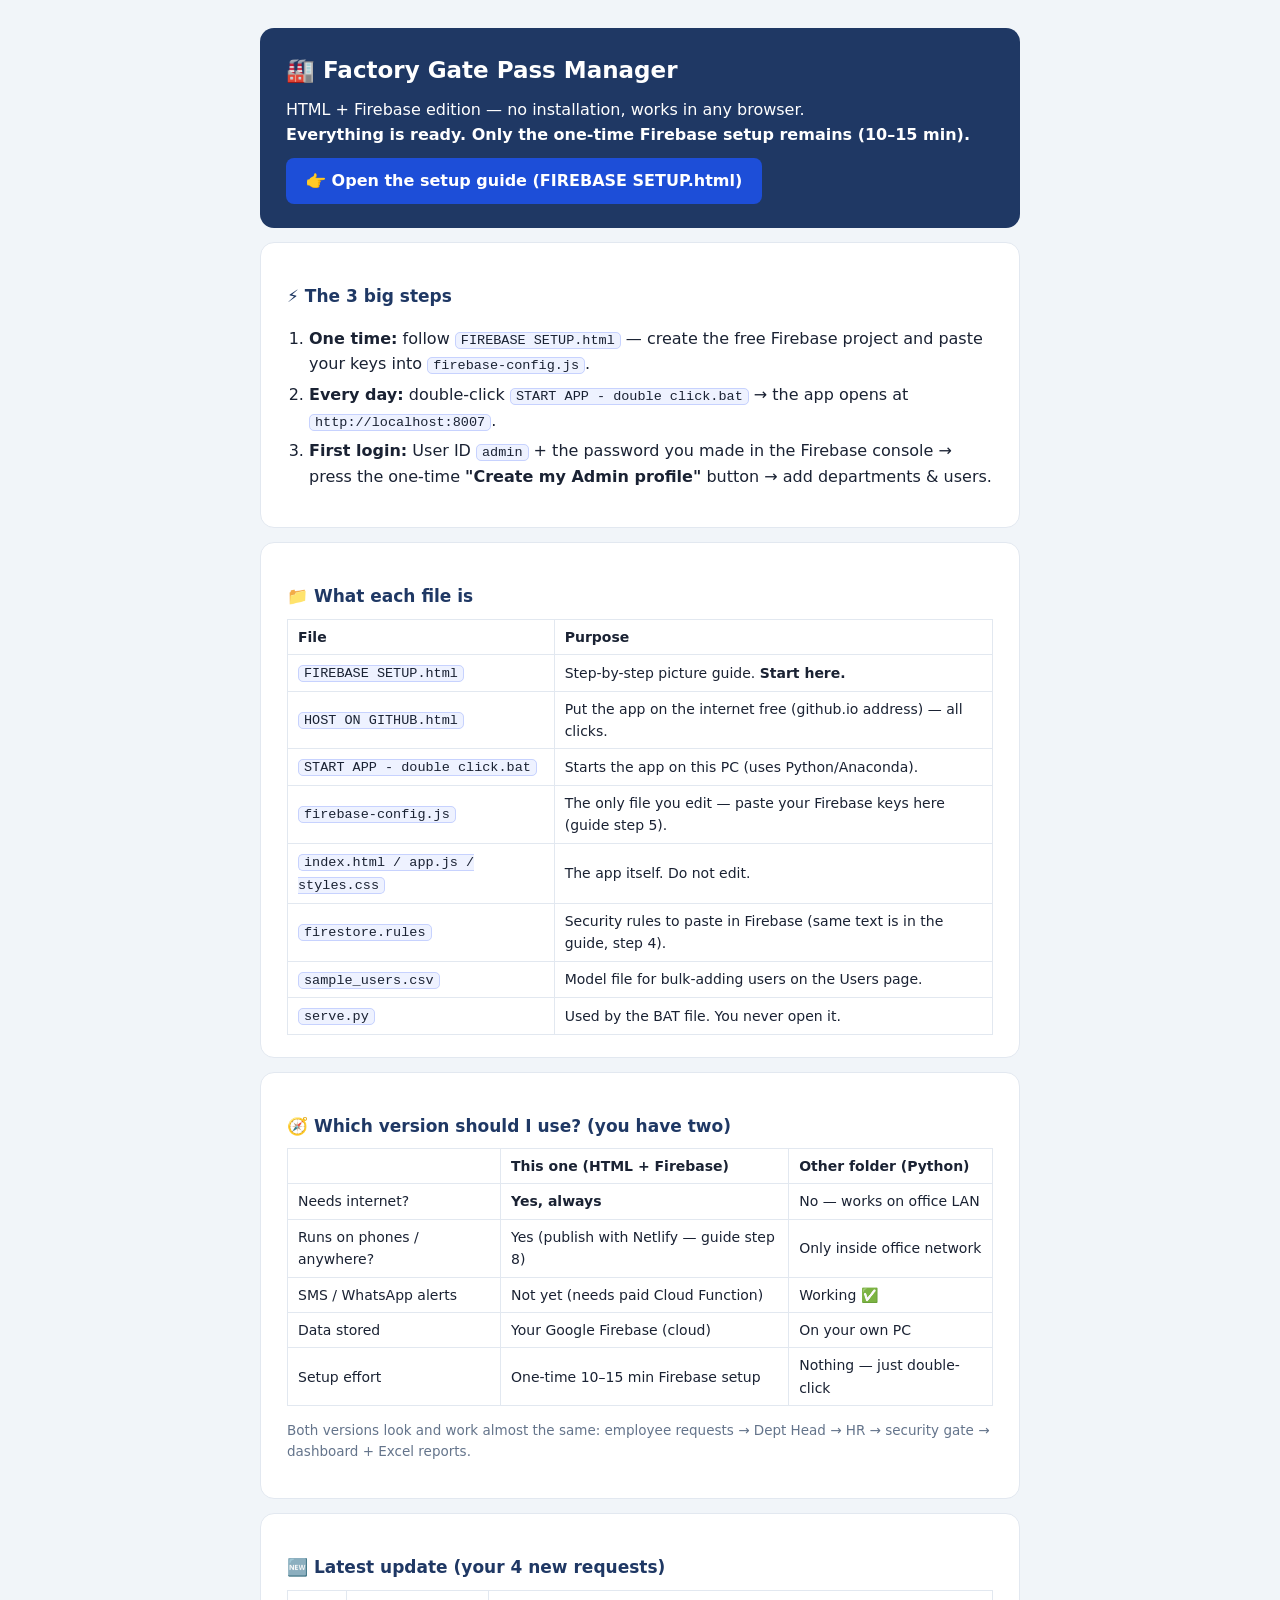
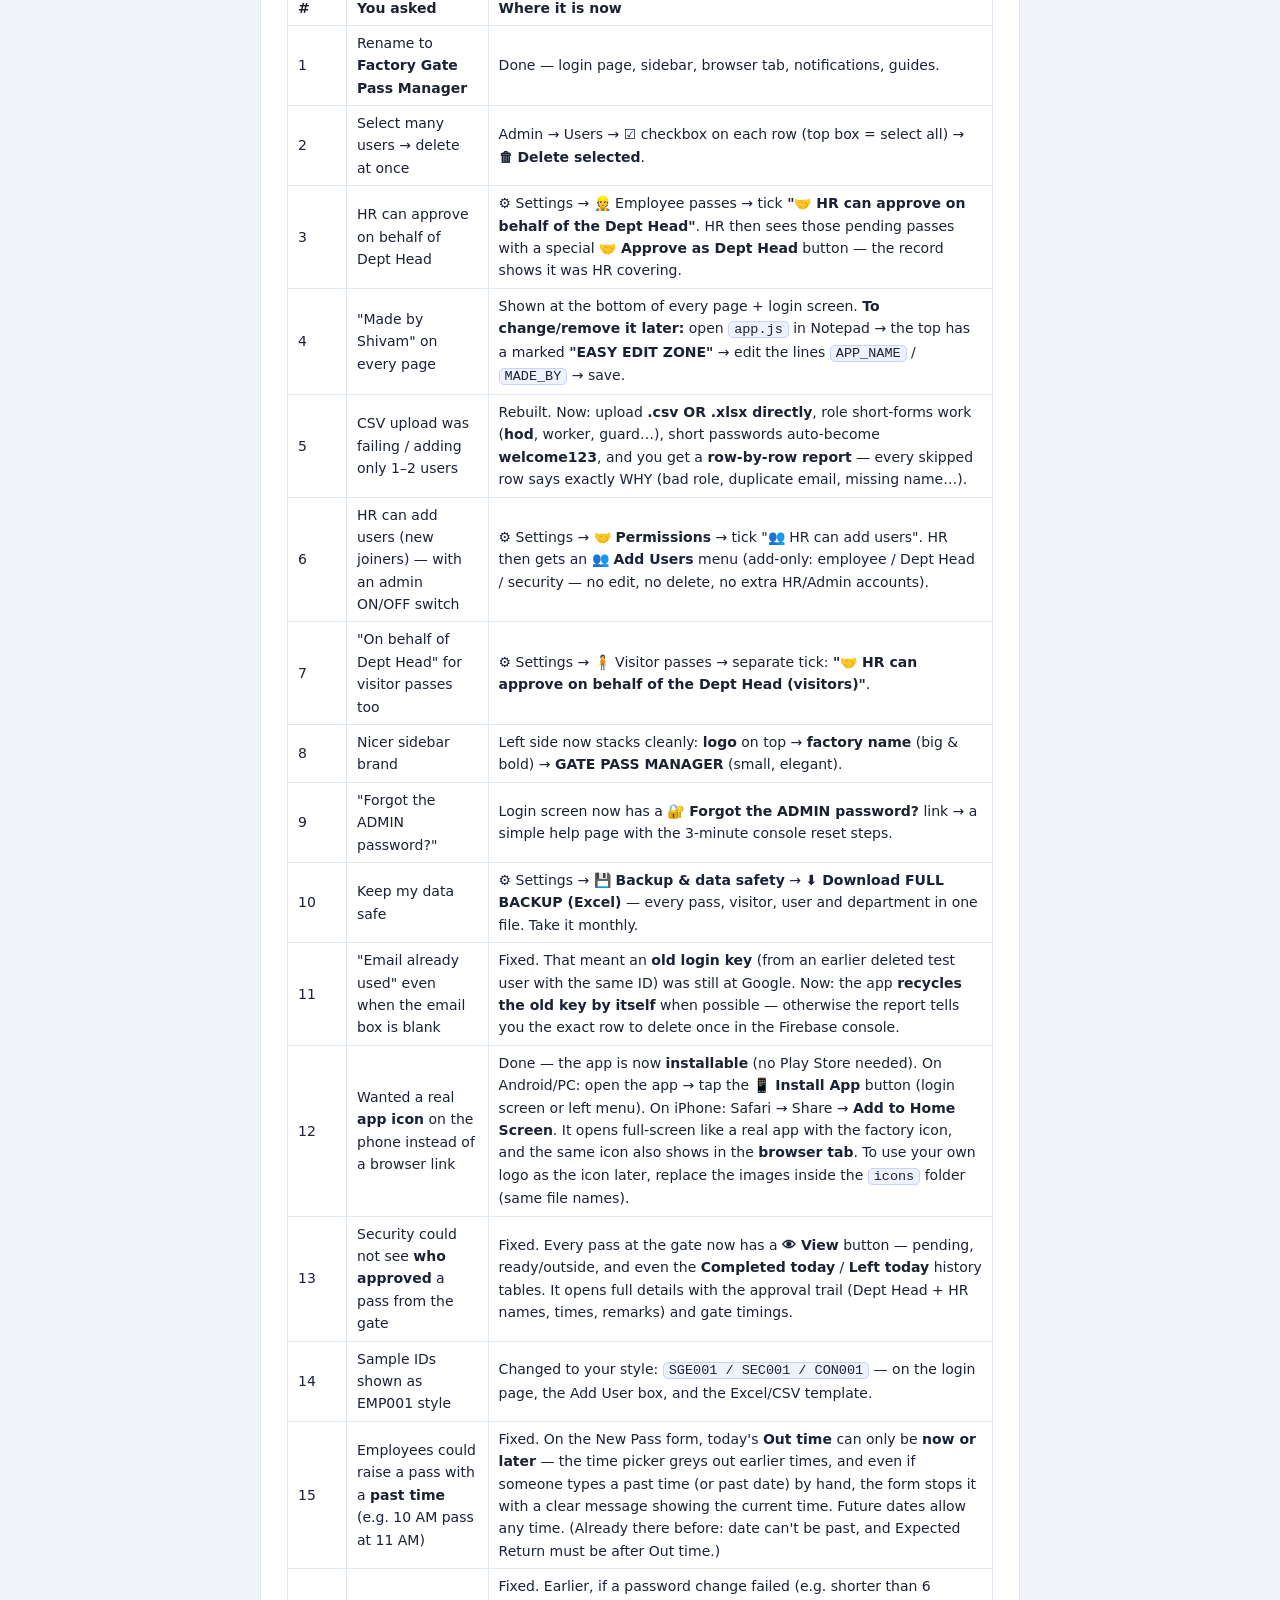
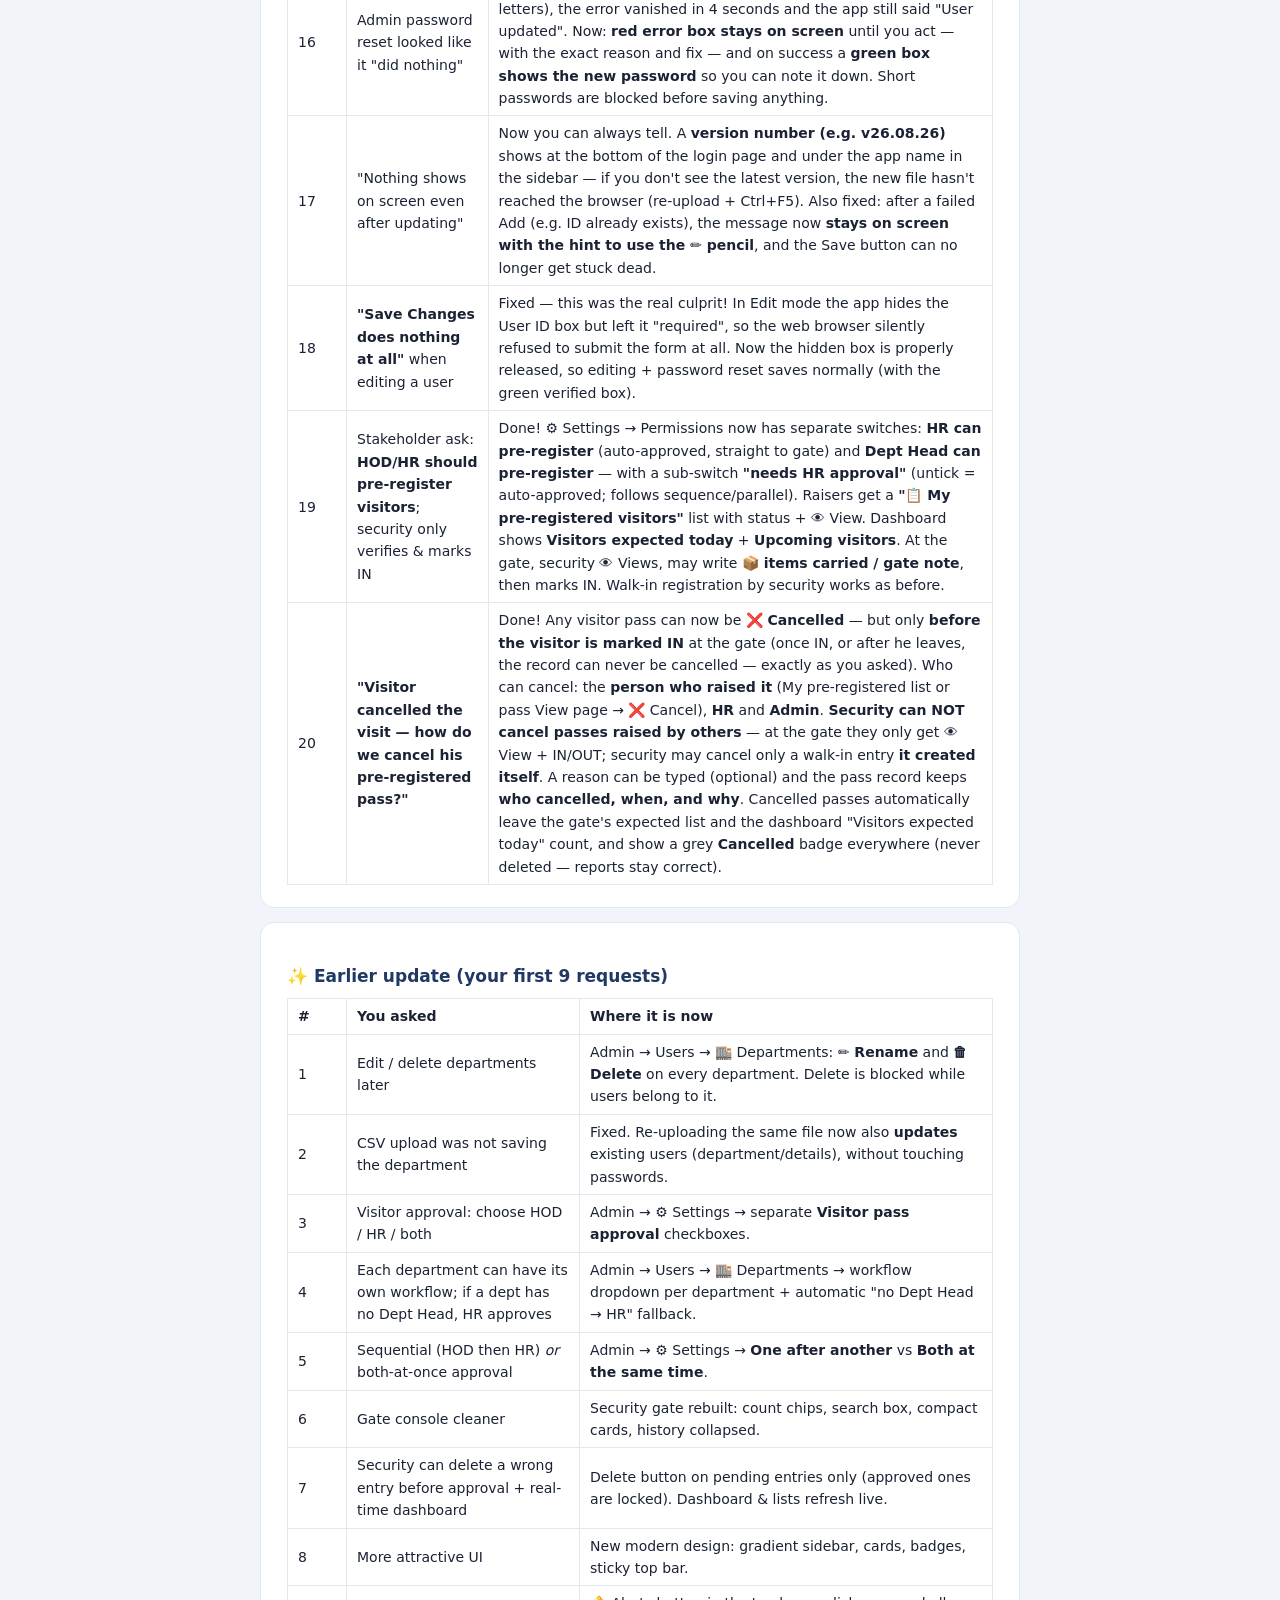
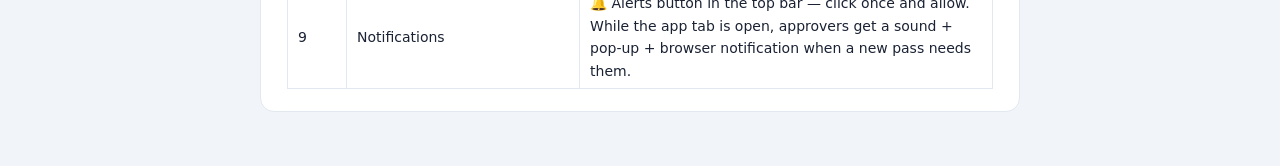
==== READ ME.html @ dd682449 "Security Gate Pass improved" ====
<!DOCTYPE html>
<html lang="en">
<head>
<meta charset="utf-8">
<meta name="viewport" content="width=device-width, initial-scale=1">
<title>READ ME — Factory Gate Pass Manager (HTML + Firebase)</title>
<style>
  body { font-family:'Segoe UI',system-ui,Arial,sans-serif; margin:0; background:#f1f5f9; color:#1a2233; line-height:1.6; }
  .wrap { max-width:760px; margin:0 auto; padding:28px 18px 50px; }
  .card { background:#fff; border:1px solid #e2e8f0; border-radius:14px; padding:22px 26px; margin:14px 0; }
  h1 { font-size:23px; margin:0 0 8px; }
  h2 { font-size:17px; color:#1f3864; margin:18px 0 8px; }
  code { background:#eef2ff; border:1px solid #c7d2fe; border-radius:5px; padding:0 5px; font-size:13.5px; }
  .big { background:#1f3864; color:#fff; border-radius:14px; padding:24px 26px; }
  .big h1 { color:#fff; }
  a.btn { display:inline-block; background:#1d4ed8; color:#fff !important; text-decoration:none; border-radius:8px; padding:10px 20px; font-weight:700; margin-top:10px; }
  ol, ul { padding-left:22px; }
  li { margin:5px 0; }
  table { border-collapse:collapse; width:100%; font-size:14px; }
  td, th { border:1px solid #e2e8f0; padding:6px 10px; text-align:left; }
</style>
</head>
<body>
<div class="wrap">
  <div class="big">
    <h1>🏭 Factory Gate Pass Manager</h1>
    <div>HTML + Firebase edition — no installation, works in any browser.<br>
    <b>Everything is ready. Only the one-time Firebase setup remains (10–15 min).</b></div>
    <a class="btn" href="FIREBASE SETUP.html">👉 Open the setup guide (FIREBASE SETUP.html)</a>
  </div>

  <div class="card">
    <h2>⚡ The 3 big steps</h2>
    <ol>
      <li><b>One time:</b> follow <code>FIREBASE SETUP.html</code> — create the free Firebase project and paste your keys into <code>firebase-config.js</code>.</li>
      <li><b>Every day:</b> double-click <code>START APP - double click.bat</code> → the app opens at <code>http://localhost:8007</code>.</li>
      <li><b>First login:</b> User ID <code>admin</code> + the password you made in the Firebase console → press the one-time <b>"Create my Admin profile"</b> button → add departments & users.</li>
    </ol>
  </div>

  <div class="card">
    <h2>📁 What each file is</h2>
    <table>
      <tr><th>File</th><th>Purpose</th></tr>
      <tr><td><code>FIREBASE SETUP.html</code></td><td>Step-by-step picture guide. <b>Start here.</b></td></tr>
      <tr><td><code>HOST ON GITHUB.html</code></td><td>Put the app on the internet free (github.io address) — all clicks.</td></tr>
      <tr><td><code>START APP - double click.bat</code></td><td>Starts the app on this PC (uses Python/Anaconda).</td></tr>
      <tr><td><code>firebase-config.js</code></td><td>The only file you edit — paste your Firebase keys here (guide step 5).</td></tr>
      <tr><td><code>index.html / app.js / styles.css</code></td><td>The app itself. Do not edit.</td></tr>
      <tr><td><code>firestore.rules</code></td><td>Security rules to paste in Firebase (same text is in the guide, step 4).</td></tr>
      <tr><td><code>sample_users.csv</code></td><td>Model file for bulk-adding users on the Users page.</td></tr>
      <tr><td><code>serve.py</code></td><td>Used by the BAT file. You never open it.</td></tr>
    </table>
  </div>

  <div class="card">
    <h2>🧭 Which version should I use? (you have two)</h2>
    <table>
      <tr><th></th><th>This one (HTML + Firebase)</th><th>Other folder (Python)</th></tr>
      <tr><td>Needs internet?</td><td><b>Yes, always</b></td><td>No — works on office LAN</td></tr>
      <tr><td>Runs on phones / anywhere?</td><td>Yes (publish with Netlify — guide step 8)</td><td>Only inside office network</td></tr>
      <tr><td>SMS / WhatsApp alerts</td><td>Not yet (needs paid Cloud Function)</td><td>Working ✅</td></tr>
      <tr><td>Data stored</td><td>Your Google Firebase (cloud)</td><td>On your own PC</td></tr>
      <tr><td>Setup effort</td><td>One-time 10–15 min Firebase setup</td><td>Nothing — just double-click</td></tr>
    </table>
    <p style="font-size:13.5px;color:#64748b">Both versions look and work almost the same: employee requests → Dept Head → HR → security gate → dashboard + Excel reports.</p>
  </div>

  <div class="card">
    <h2>🆕 Latest update (your 4 new requests)</h2>
    <table>
      <tr><th style="width:38px">#</th><th>You asked</th><th>Where it is now</th></tr>
      <tr><td>1</td><td>Rename to <b>Factory Gate Pass Manager</b></td><td>Done — login page, sidebar, browser tab, notifications, guides.</td></tr>
      <tr><td>2</td><td>Select many users → delete at once</td><td>Admin → Users → ☑️ checkbox on each row (top box = select all) → <b>🗑 Delete selected</b>.</td></tr>
      <tr><td>3</td><td>HR can approve on behalf of Dept Head</td><td>⚙️ Settings → 👷 Employee passes → tick <b>"🤝 HR can approve on behalf of the Dept Head"</b>. HR then sees those pending passes with a special <b>🤝 Approve as Dept Head</b> button — the record shows it was HR covering.</td></tr>
      <tr><td>4</td><td>"Made by Shivam" on every page</td><td>Shown at the bottom of every page + login screen. <b>To change/remove it later:</b> open <code>app.js</code> in Notepad → the top has a marked <b>"EASY EDIT ZONE"</b> → edit the lines <code>APP_NAME</code> / <code>MADE_BY</code> → save.</td></tr>
      <tr><td>5</td><td>CSV upload was failing / adding only 1–2 users</td><td>Rebuilt. Now: upload <b>.csv OR .xlsx directly</b>, role short-forms work (<b>hod</b>, worker, guard…), short passwords auto-become <b>welcome123</b>, and you get a <b>row-by-row report</b> — every skipped row says exactly WHY (bad role, duplicate email, missing name…).</td></tr>
      <tr><td>6</td><td>HR can add users (new joiners) — with an admin ON/OFF switch</td><td>⚙️ Settings → <b>🤝 Permissions</b> → tick "👥 HR can add users". HR then gets an <b>👥 Add Users</b> menu (add-only: employee / Dept Head / security — no edit, no delete, no extra HR/Admin accounts).</td></tr>
      <tr><td>7</td><td>"On behalf of Dept Head" for visitor passes too</td><td>⚙️ Settings → 🧍 Visitor passes → separate tick: <b>"🤝 HR can approve on behalf of the Dept Head (visitors)"</b>.</td></tr>
      <tr><td>8</td><td>Nicer sidebar brand</td><td>Left side now stacks cleanly: <b>logo</b> on top → <b>factory name</b> (big & bold) → <b>GATE PASS MANAGER</b> (small, elegant).</td></tr>
      <tr><td>9</td><td>"Forgot the ADMIN password?"</td><td>Login screen now has a <b>🔐 Forgot the ADMIN password?</b> link → a simple help page with the 3-minute console reset steps.</td></tr>
      <tr><td>10</td><td>Keep my data safe</td><td>⚙️ Settings → <b>💾 Backup & data safety</b> → <b>⬇️ Download FULL BACKUP (Excel)</b> — every pass, visitor, user and department in one file. Take it monthly.</td></tr>
      <tr><td>11</td><td>"Email already used" even when the email box is blank</td><td>Fixed. That meant an <b>old login key</b> (from an earlier deleted test user with the same ID) was still at Google. Now: the app <b>recycles the old key by itself</b> when possible — otherwise the report tells you the exact row to delete once in the Firebase console.</td></tr>
      <tr><td>12</td><td>Wanted a real <b>app icon</b> on the phone instead of a browser link</td><td>Done — the app is now <b>installable</b> (no Play Store needed). On Android/PC: open the app → tap the <b>📱 Install App</b> button (login screen or left menu). On iPhone: Safari → Share → <b>Add to Home Screen</b>. It opens full-screen like a real app with the factory icon, and the same icon also shows in the <b>browser tab</b>. To use your own logo as the icon later, replace the images inside the <code>icons</code> folder (same file names).</td></tr>
      <tr><td>13</td><td>Security could not see <b>who approved</b> a pass from the gate</td><td>Fixed. Every pass at the gate now has a <b>👁 View</b> button — pending, ready/outside, and even the <b>Completed today</b> / <b>Left today</b> history tables. It opens full details with the approval trail (Dept Head + HR names, times, remarks) and gate timings.</td></tr>
      <tr><td>14</td><td>Sample IDs shown as EMP001 style</td><td>Changed to your style: <code>SGE001 / SEC001 / CON001</code> — on the login page, the Add User box, and the Excel/CSV template.</td></tr>
      <tr><td>15</td><td>Employees could raise a pass with a <b>past time</b> (e.g. 10 AM pass at 11 AM)</td><td>Fixed. On the New Pass form, today's <b>Out time</b> can only be <b>now or later</b> — the time picker greys out earlier times, and even if someone types a past time (or past date) by hand, the form stops it with a clear message showing the current time. Future dates allow any time. (Already there before: date can't be past, and Expected Return must be after Out time.)</td></tr>
      <tr><td>16</td><td>Admin password reset looked like it "did nothing"</td><td>Fixed. Earlier, if a password change failed (e.g. shorter than 6 letters), the error vanished in 4 seconds and the app still said "User updated". Now: <b>red error box stays on screen</b> until you act — with the exact reason and fix — and on success a <b>green box shows the new password</b> so you can note it down. Short passwords are blocked before saving anything.</td></tr>
      <tr><td>17</td><td>"Nothing shows on screen even after updating"</td><td>Now you can always tell. A <b>version number (e.g. v26.08.26)</b> shows at the bottom of the login page and under the app name in the sidebar — if you don't see the latest version, the new file hasn't reached the browser (re-upload + Ctrl+F5). Also fixed: after a failed Add (e.g. ID already exists), the message now <b>stays on screen with the hint to use the ✏️ pencil</b>, and the Save button can no longer get stuck dead.</td></tr>
      <tr><td>18</td><td><b>"Save Changes does nothing at all"</b> when editing a user</td><td>Fixed — this was the real culprit! In Edit mode the app hides the User ID box but left it "required", so the web browser silently refused to submit the form at all. Now the hidden box is properly released, so editing + password reset saves normally (with the green verified box).</td></tr>
      <tr><td>19</td><td>Stakeholder ask: <b>HOD/HR should pre-register visitors</b>; security only verifies &amp; marks IN</td><td>Done! ⚙️ Settings → Permissions now has separate switches: <b>HR can pre-register</b> (auto-approved, straight to gate) and <b>Dept Head can pre-register</b> — with a sub-switch <b>"needs HR approval"</b> (untick = auto-approved; follows sequence/parallel). Raisers get a <b>"📋 My pre-registered visitors"</b> list with status + 👁 View. Dashboard shows <b>Visitors expected today</b> + <b>Upcoming visitors</b>. At the gate, security 👁 Views, may write <b>📦 items carried / gate note</b>, then marks IN. Walk-in registration by security works as before.</td></tr>
      <tr><td>20</td><td><b>"Visitor cancelled the visit — how do we cancel his pre-registered pass?"</b></td><td>Done! Any visitor pass can now be <b>❌ Cancelled</b> — but only <b>before the visitor is marked IN</b> at the gate (once IN, or after he leaves, the record can never be cancelled — exactly as you asked). Who can cancel: the <b>person who raised it</b> (My pre-registered list or pass View page → ❌ Cancel), <b>HR</b> and <b>Admin</b>. <b>Security can NOT cancel passes raised by others</b> — at the gate they only get 👁 View + IN/OUT; security may cancel only a walk-in entry <b>it created itself</b>. A reason can be typed (optional) and the pass record keeps <b>who cancelled, when, and why</b>. Cancelled passes automatically leave the gate's expected list and the dashboard "Visitors expected today" count, and show a grey <b>Cancelled</b> badge everywhere (never deleted — reports stay correct).</td></tr>
    </table>
  </div>

  <div class="card">
    <h2>✨ Earlier update (your first 9 requests)</h2>
    <table>
      <tr><th style="width:38px">#</th><th>You asked</th><th>Where it is now</th></tr>
      <tr><td>1</td><td>Edit / delete departments later</td><td>Admin → Users → 🏬 Departments: <b>✏️ Rename</b> and <b>🗑 Delete</b> on every department. Delete is blocked while users belong to it.</td></tr>
      <tr><td>2</td><td>CSV upload was not saving the department</td><td>Fixed. Re-uploading the same file now also <b>updates</b> existing users (department/details), without touching passwords.</td></tr>
      <tr><td>3</td><td>Visitor approval: choose HOD / HR / both</td><td>Admin → ⚙️ Settings → separate <b>Visitor pass approval</b> checkboxes.</td></tr>
      <tr><td>4</td><td>Each department can have its own workflow; if a dept has no Dept Head, HR approves</td><td>Admin → Users → 🏬 Departments → workflow dropdown per department + automatic "no Dept Head → HR" fallback.</td></tr>
      <tr><td>5</td><td>Sequential (HOD then HR) <i>or</i> both-at-once approval</td><td>Admin → ⚙️ Settings → <b>One after another</b> vs <b>Both at the same time</b>.</td></tr>
      <tr><td>6</td><td>Gate console cleaner</td><td>Security gate rebuilt: count chips, search box, compact cards, history collapsed.</td></tr>
      <tr><td>7</td><td>Security can delete a wrong entry before approval + real-time dashboard</td><td>Delete button on pending entries only (approved ones are locked). Dashboard &amp; lists refresh live.</td></tr>
      <tr><td>8</td><td>More attractive UI</td><td>New modern design: gradient sidebar, cards, badges, sticky top bar.</td></tr>
      <tr><td>9</td><td>Notifications</td><td>🔔 Alerts button in the top bar — click once and allow. While the app tab is open, approvers get a sound + pop-up + browser notification when a new pass needs them.</td></tr>
    </table>
  </div>
</div>
</body>
</html>
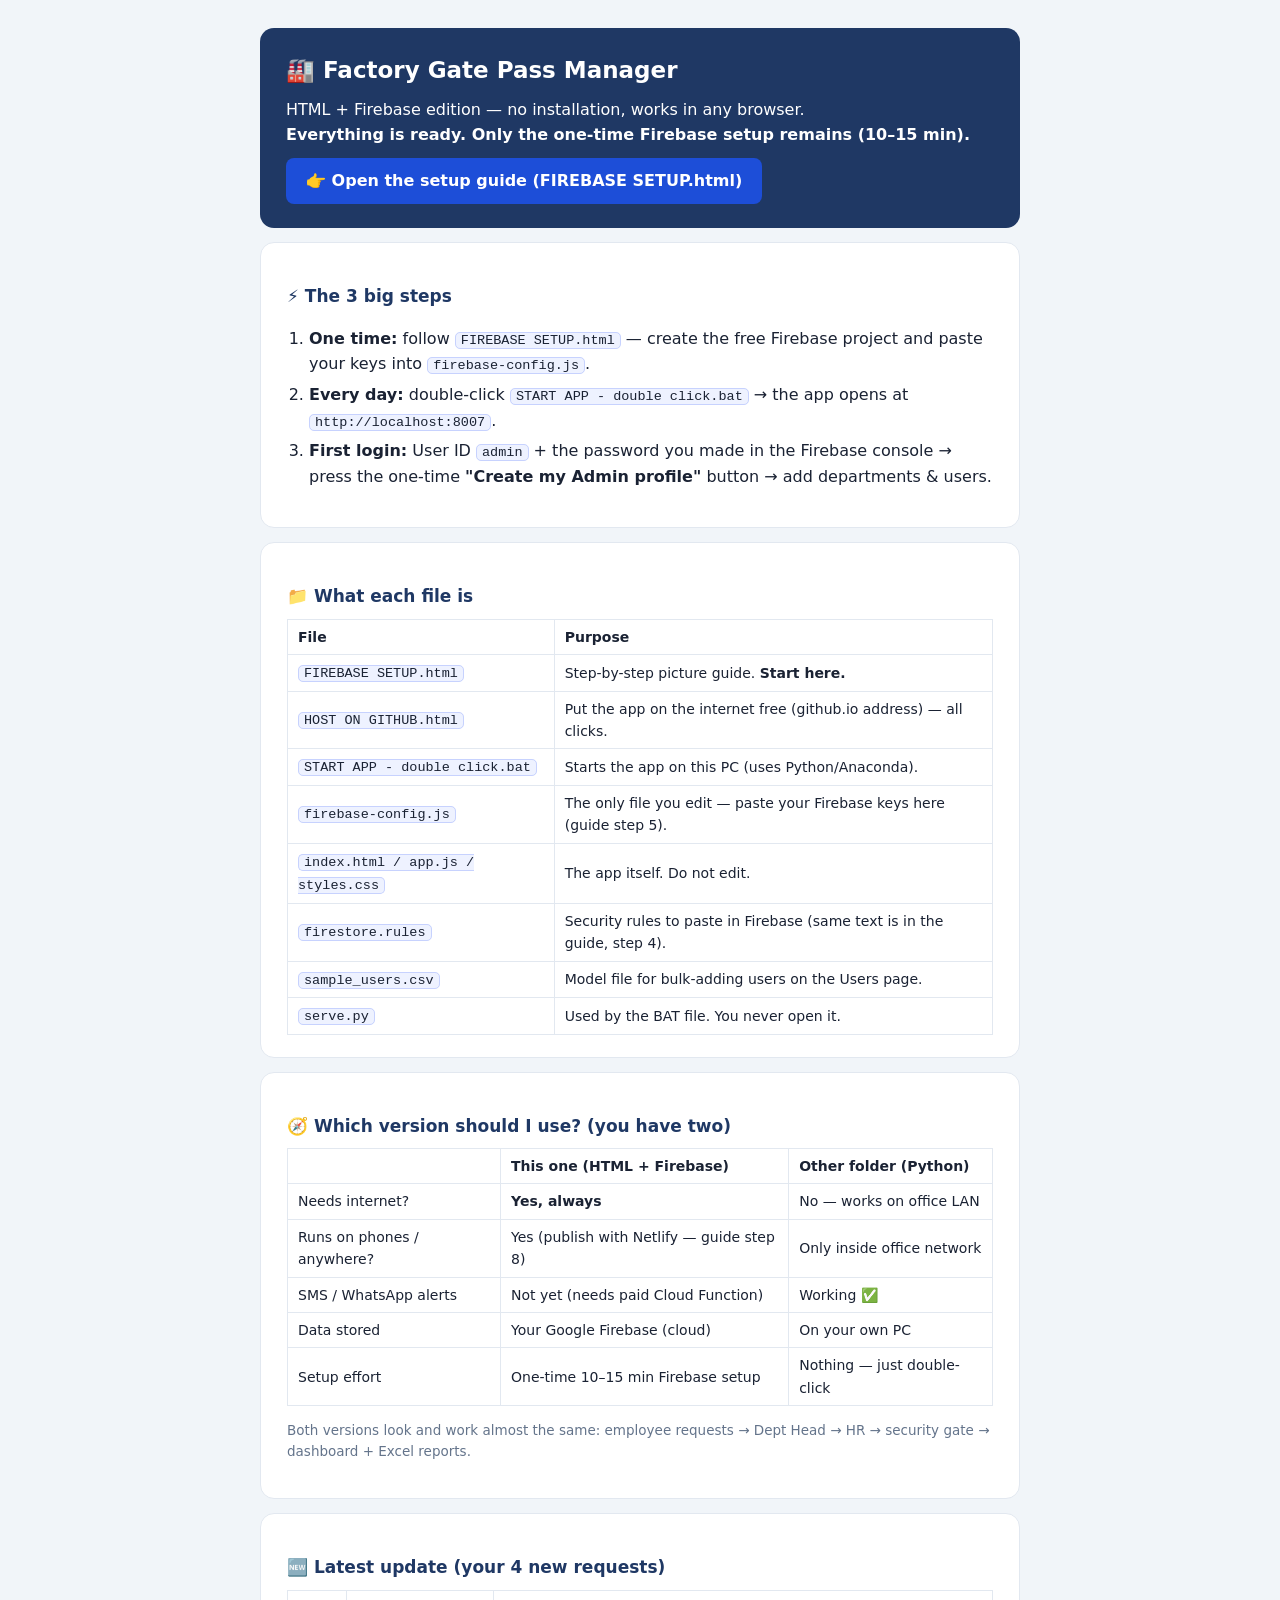
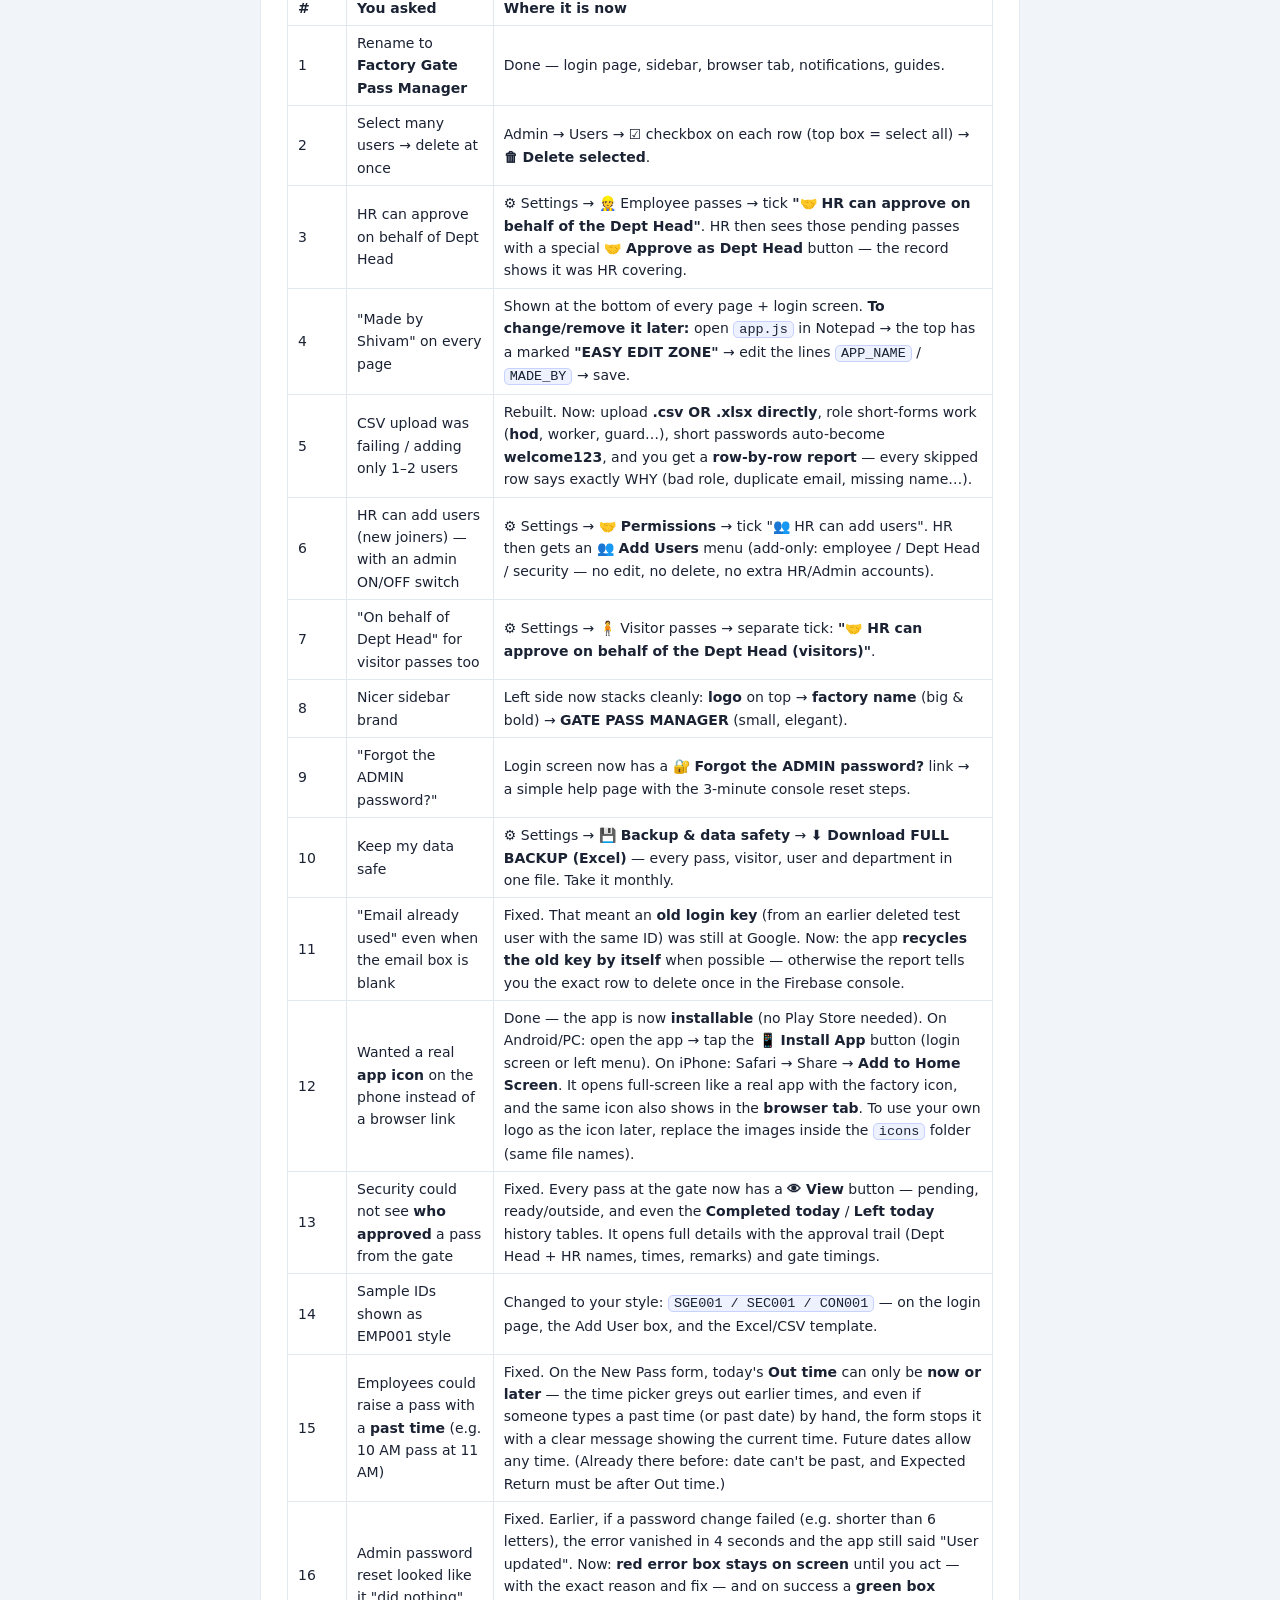
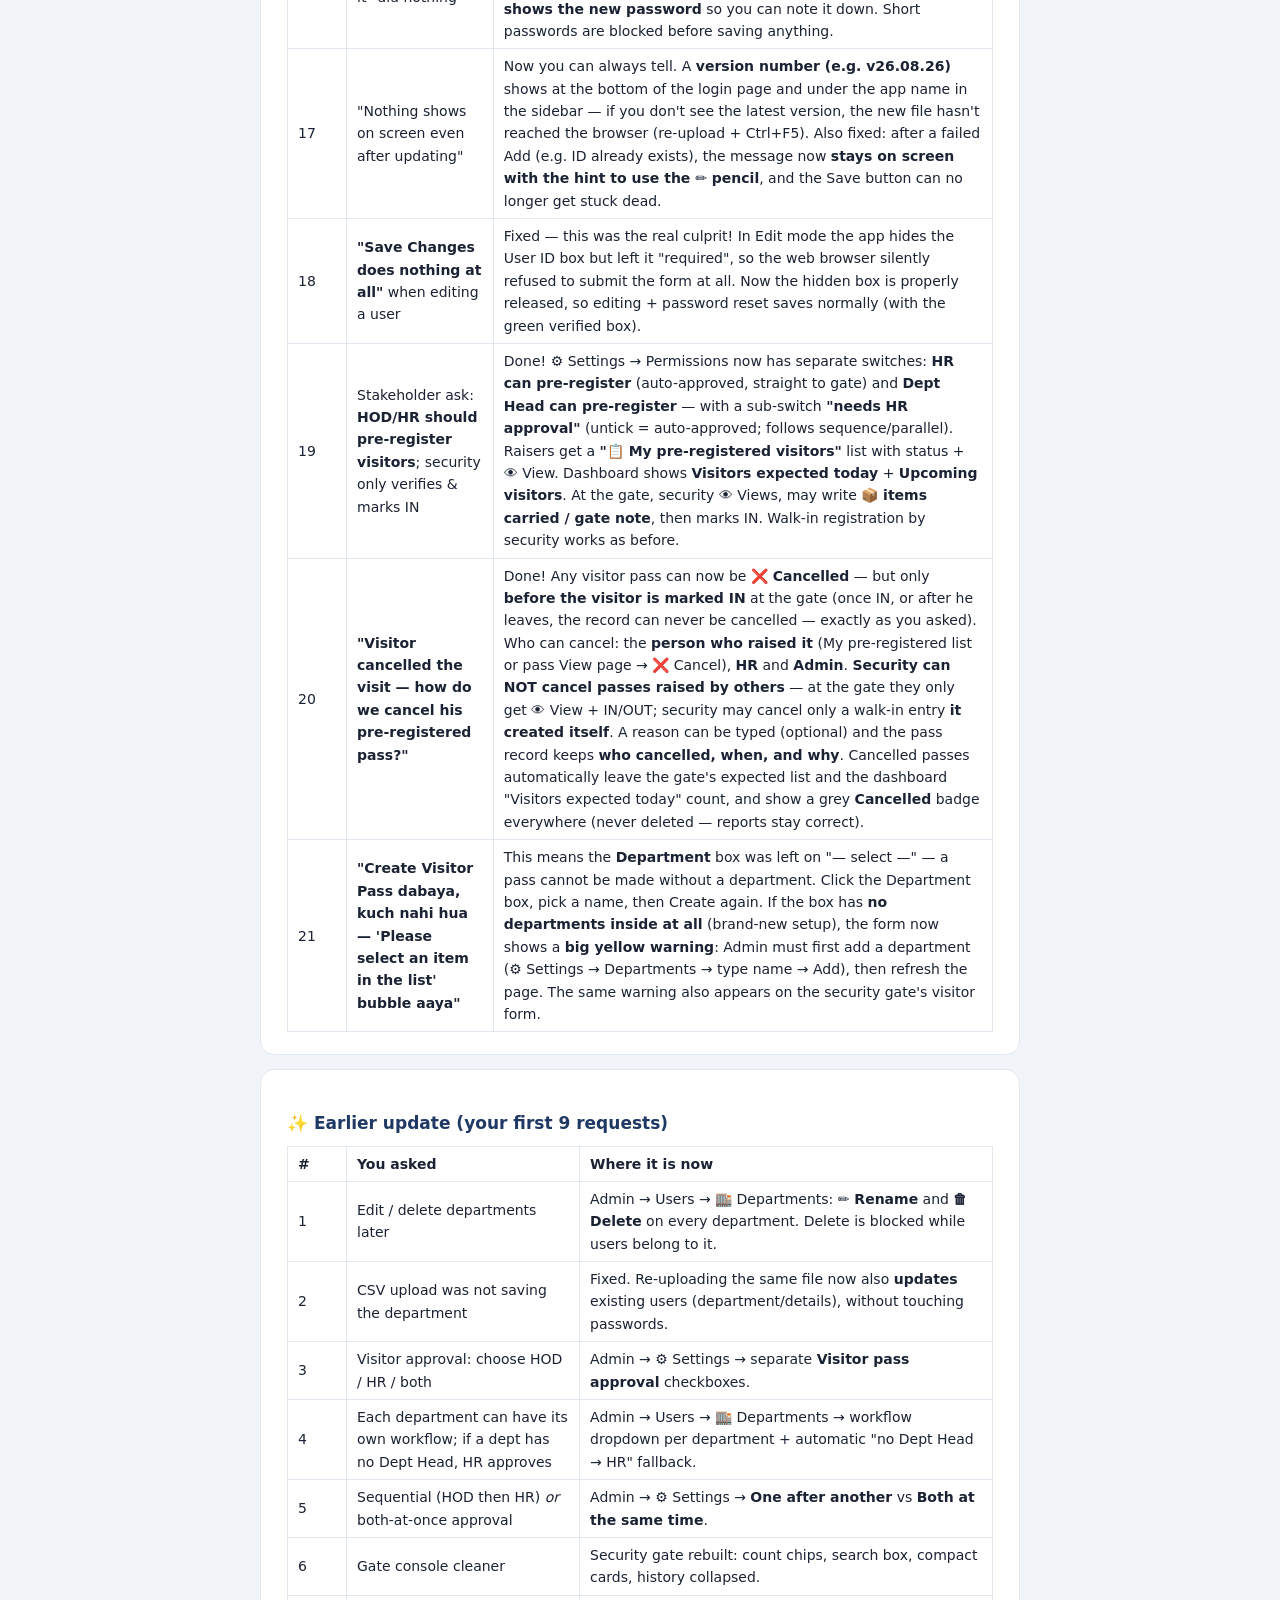
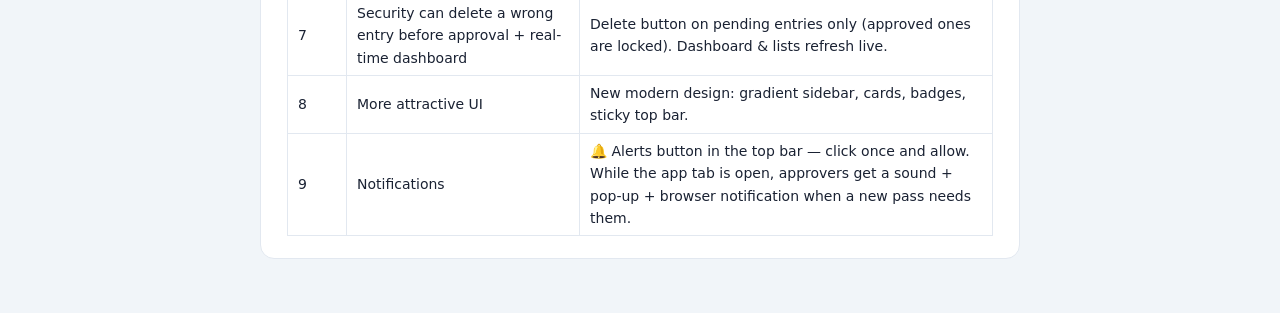
==== commit f112b154: "Department selection issue" ====
--- a/READ ME.html
+++ b/READ ME.html
@@ -90,6 +90,7 @@
       <tr><td>18</td><td><b>"Save Changes does nothing at all"</b> when editing a user</td><td>Fixed — this was the real culprit! In Edit mode the app hides the User ID box but left it "required", so the web browser silently refused to submit the form at all. Now the hidden box is properly released, so editing + password reset saves normally (with the green verified box).</td></tr>
       <tr><td>19</td><td>Stakeholder ask: <b>HOD/HR should pre-register visitors</b>; security only verifies &amp; marks IN</td><td>Done! ⚙️ Settings → Permissions now has separate switches: <b>HR can pre-register</b> (auto-approved, straight to gate) and <b>Dept Head can pre-register</b> — with a sub-switch <b>"needs HR approval"</b> (untick = auto-approved; follows sequence/parallel). Raisers get a <b>"📋 My pre-registered visitors"</b> list with status + 👁 View. Dashboard shows <b>Visitors expected today</b> + <b>Upcoming visitors</b>. At the gate, security 👁 Views, may write <b>📦 items carried / gate note</b>, then marks IN. Walk-in registration by security works as before.</td></tr>
       <tr><td>20</td><td><b>"Visitor cancelled the visit — how do we cancel his pre-registered pass?"</b></td><td>Done! Any visitor pass can now be <b>❌ Cancelled</b> — but only <b>before the visitor is marked IN</b> at the gate (once IN, or after he leaves, the record can never be cancelled — exactly as you asked). Who can cancel: the <b>person who raised it</b> (My pre-registered list or pass View page → ❌ Cancel), <b>HR</b> and <b>Admin</b>. <b>Security can NOT cancel passes raised by others</b> — at the gate they only get 👁 View + IN/OUT; security may cancel only a walk-in entry <b>it created itself</b>. A reason can be typed (optional) and the pass record keeps <b>who cancelled, when, and why</b>. Cancelled passes automatically leave the gate's expected list and the dashboard "Visitors expected today" count, and show a grey <b>Cancelled</b> badge everywhere (never deleted — reports stay correct).</td></tr>
+      <tr><td>21</td><td><b>"Create Visitor Pass dabaya, kuch nahi hua — 'Please select an item in the list' bubble aaya"</b></td><td>This means the <b>Department</b> box was left on "— select —" — a pass cannot be made without a department. Click the Department box, pick a name, then Create again. If the box has <b>no departments inside at all</b> (brand-new setup), the form now shows a <b>big yellow warning</b>: Admin must first add a department (⚙️ Settings → Departments → type name → Add), then refresh the page. The same warning also appears on the security gate's visitor form.</td></tr>
     </table>
   </div>
 
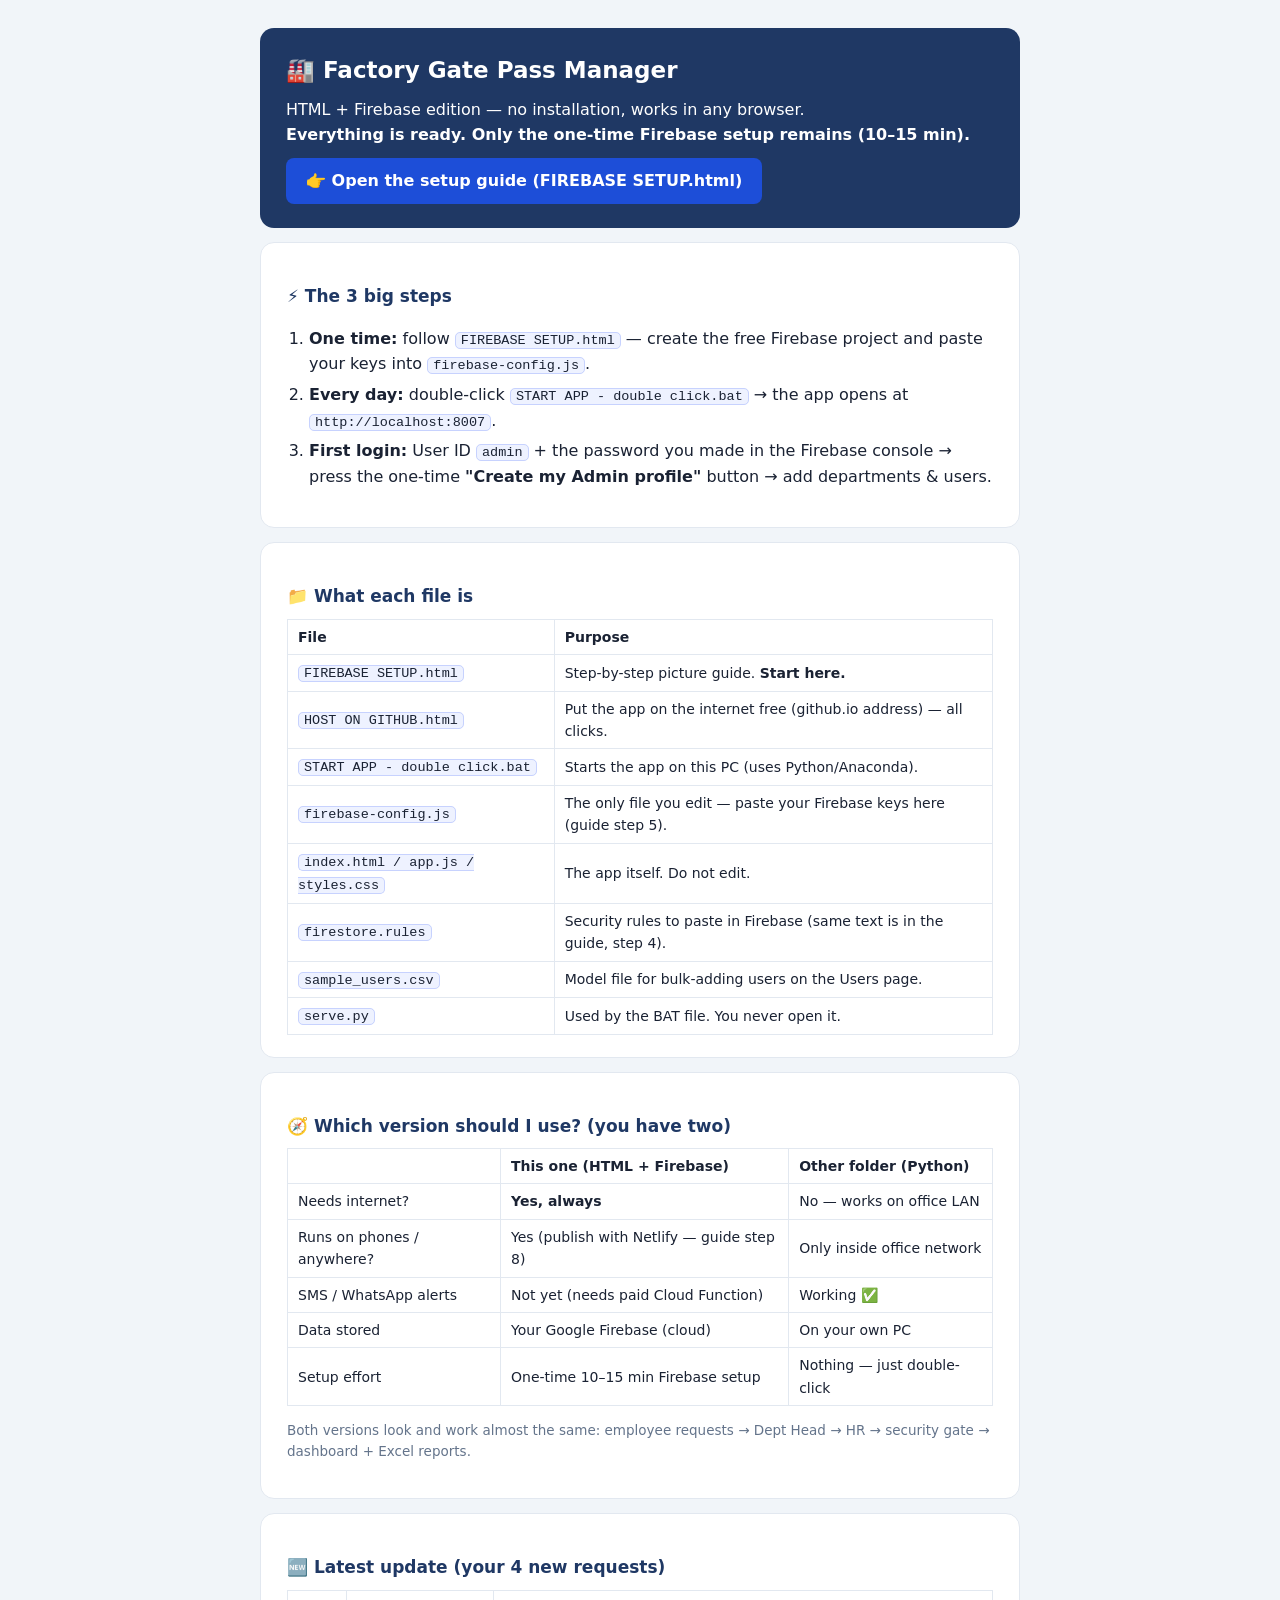
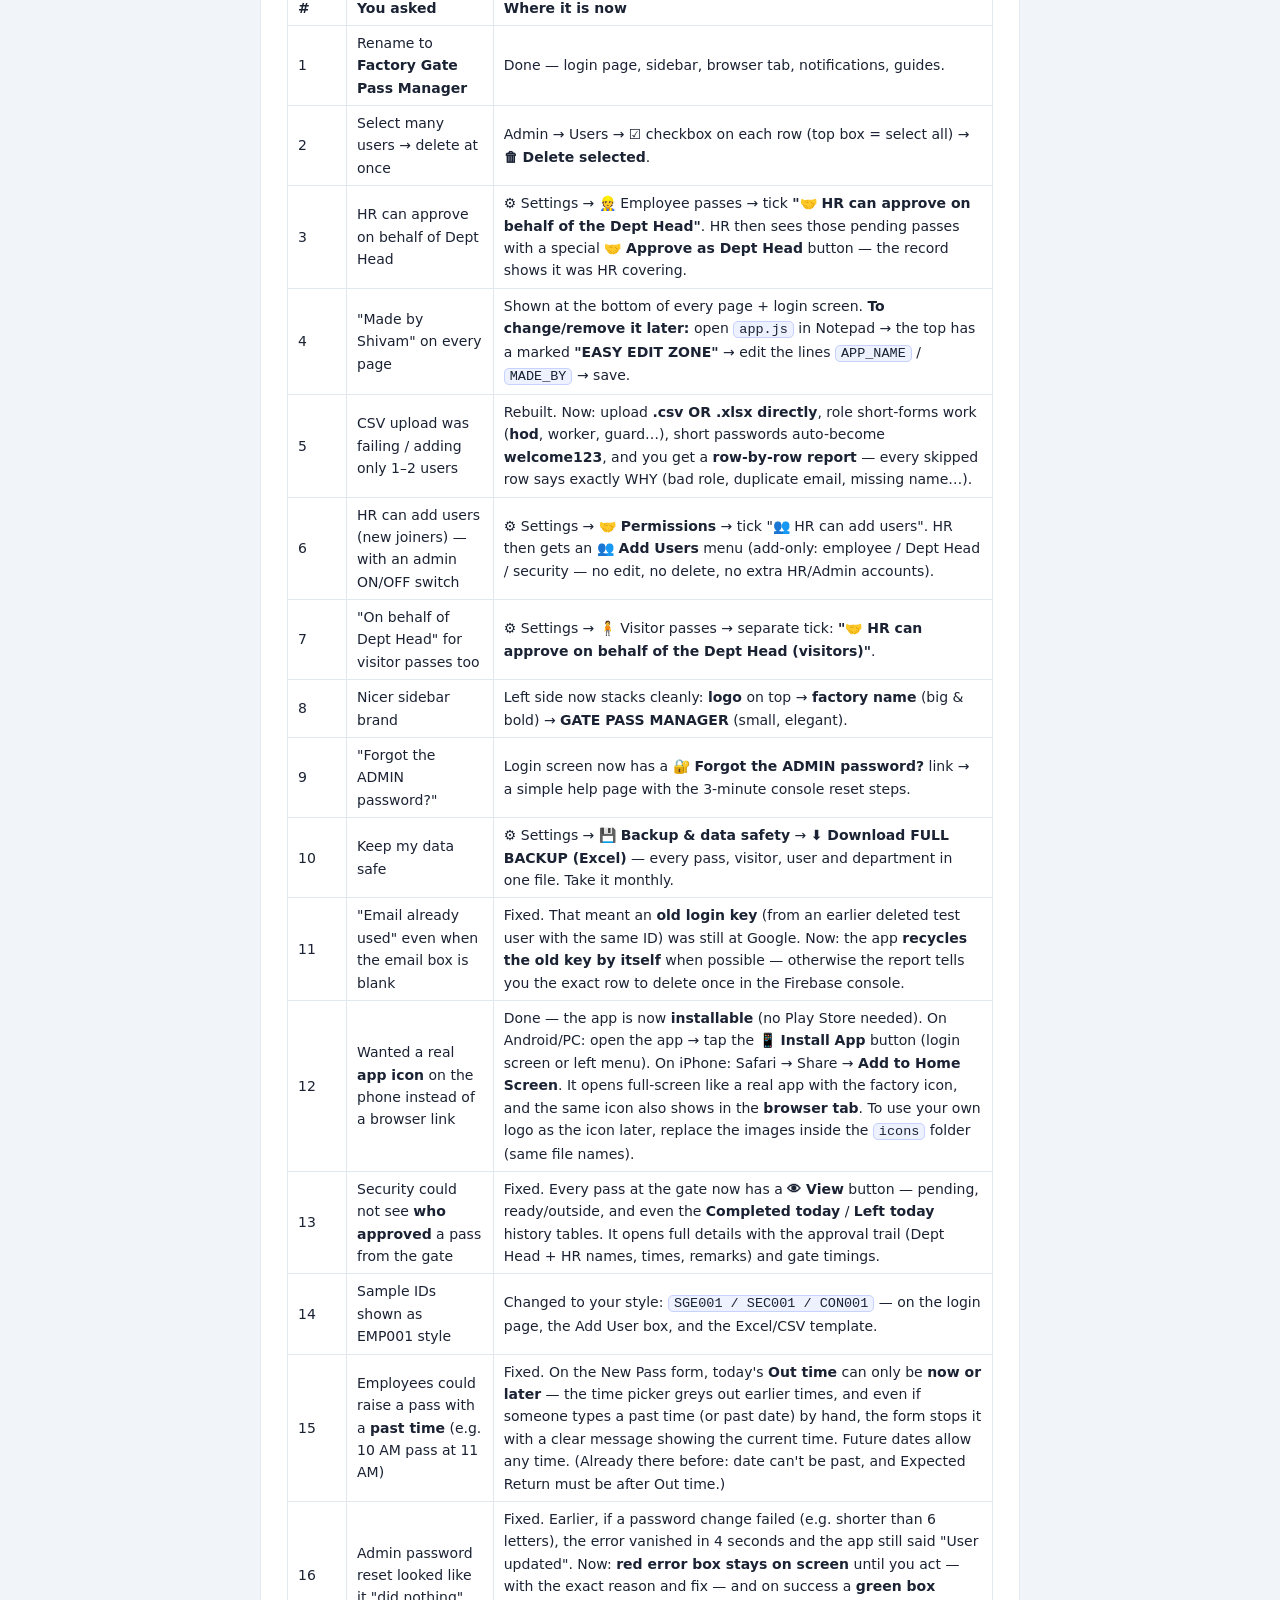
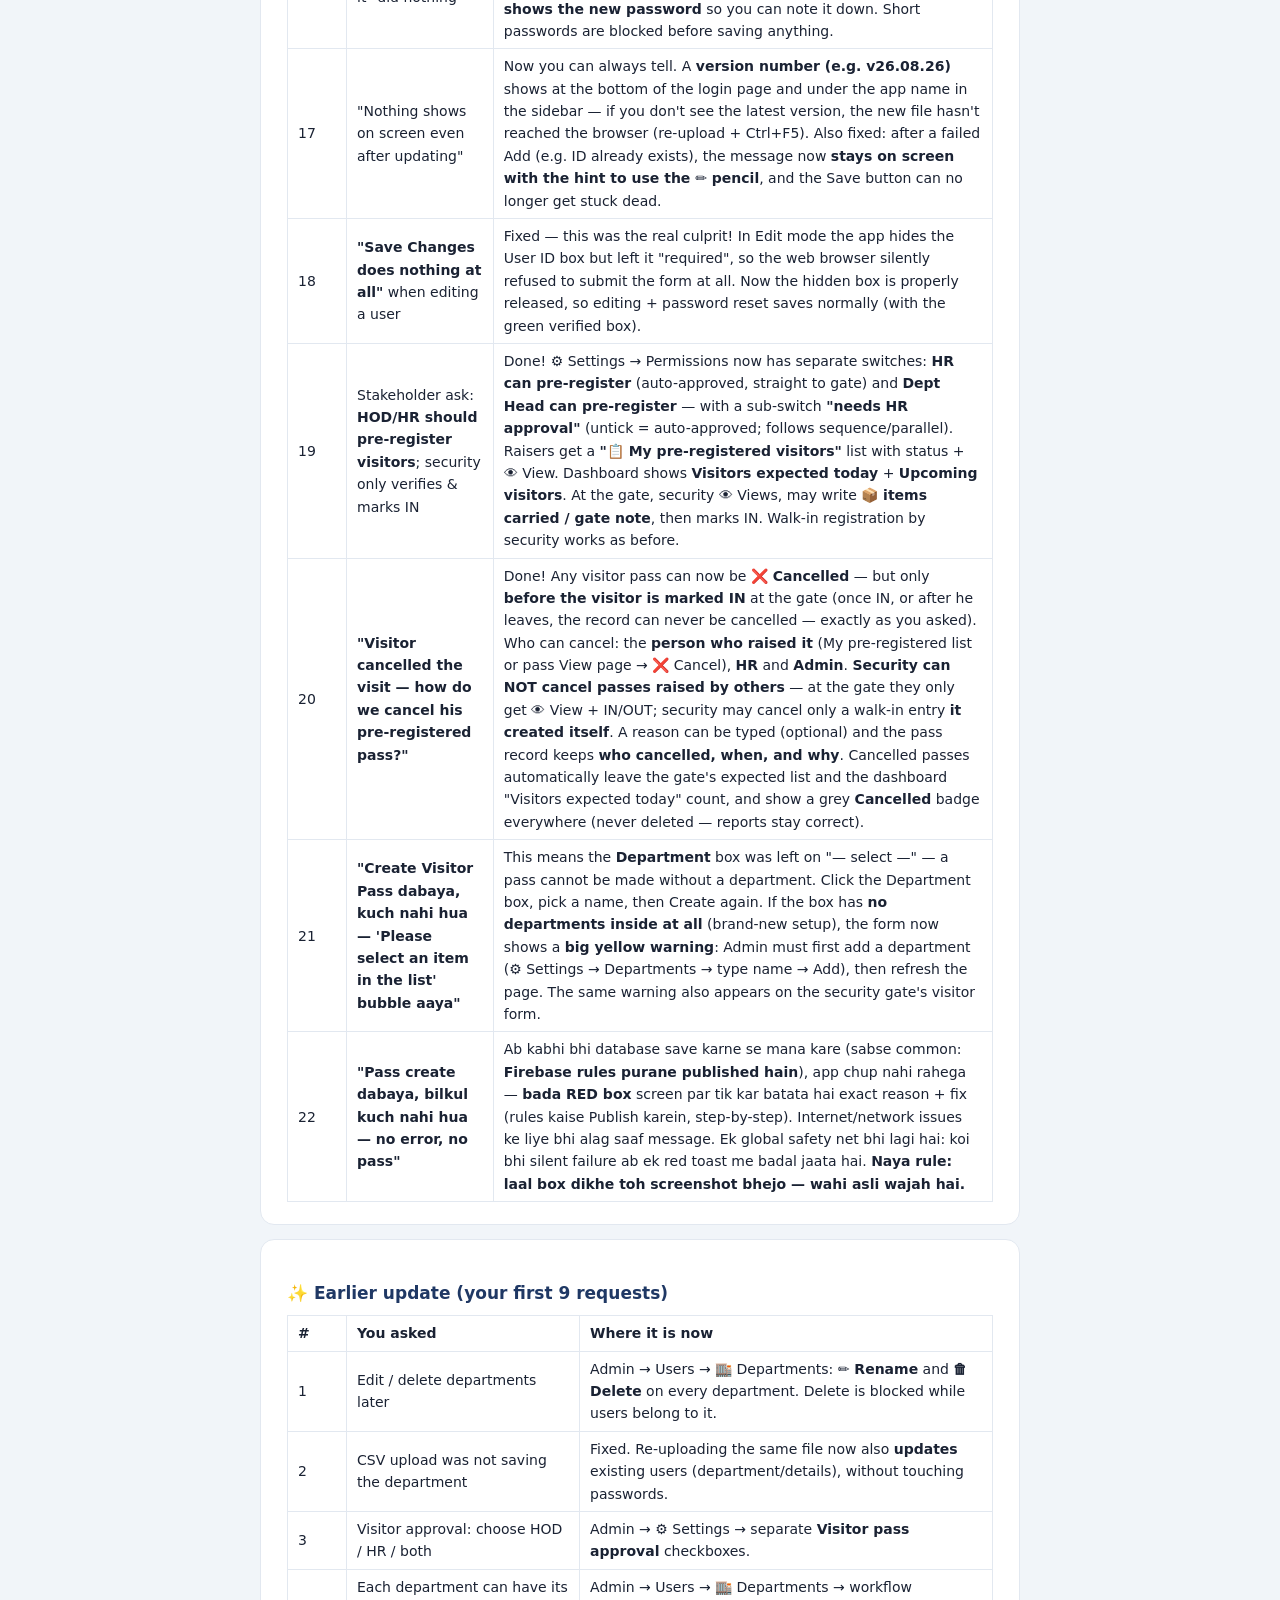
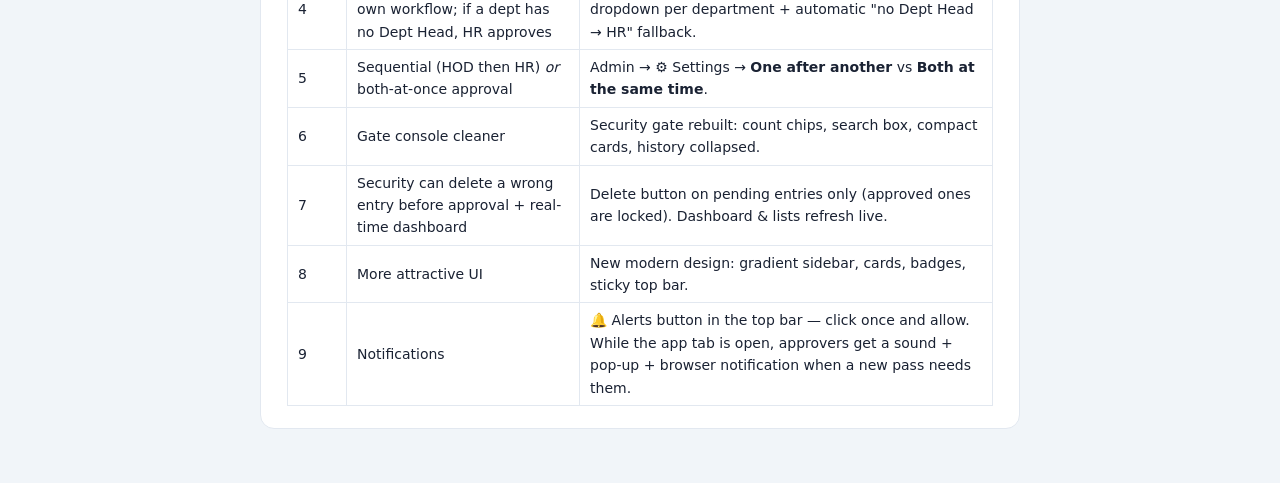
==== commit d6086a8b: "Dept Selection Issue" ====
--- a/READ ME.html
+++ b/READ ME.html
@@ -91,6 +91,7 @@
       <tr><td>19</td><td>Stakeholder ask: <b>HOD/HR should pre-register visitors</b>; security only verifies &amp; marks IN</td><td>Done! ⚙️ Settings → Permissions now has separate switches: <b>HR can pre-register</b> (auto-approved, straight to gate) and <b>Dept Head can pre-register</b> — with a sub-switch <b>"needs HR approval"</b> (untick = auto-approved; follows sequence/parallel). Raisers get a <b>"📋 My pre-registered visitors"</b> list with status + 👁 View. Dashboard shows <b>Visitors expected today</b> + <b>Upcoming visitors</b>. At the gate, security 👁 Views, may write <b>📦 items carried / gate note</b>, then marks IN. Walk-in registration by security works as before.</td></tr>
       <tr><td>20</td><td><b>"Visitor cancelled the visit — how do we cancel his pre-registered pass?"</b></td><td>Done! Any visitor pass can now be <b>❌ Cancelled</b> — but only <b>before the visitor is marked IN</b> at the gate (once IN, or after he leaves, the record can never be cancelled — exactly as you asked). Who can cancel: the <b>person who raised it</b> (My pre-registered list or pass View page → ❌ Cancel), <b>HR</b> and <b>Admin</b>. <b>Security can NOT cancel passes raised by others</b> — at the gate they only get 👁 View + IN/OUT; security may cancel only a walk-in entry <b>it created itself</b>. A reason can be typed (optional) and the pass record keeps <b>who cancelled, when, and why</b>. Cancelled passes automatically leave the gate's expected list and the dashboard "Visitors expected today" count, and show a grey <b>Cancelled</b> badge everywhere (never deleted — reports stay correct).</td></tr>
       <tr><td>21</td><td><b>"Create Visitor Pass dabaya, kuch nahi hua — 'Please select an item in the list' bubble aaya"</b></td><td>This means the <b>Department</b> box was left on "— select —" — a pass cannot be made without a department. Click the Department box, pick a name, then Create again. If the box has <b>no departments inside at all</b> (brand-new setup), the form now shows a <b>big yellow warning</b>: Admin must first add a department (⚙️ Settings → Departments → type name → Add), then refresh the page. The same warning also appears on the security gate's visitor form.</td></tr>
+      <tr><td>22</td><td><b>"Pass create dabaya, bilkul kuch nahi hua — no error, no pass"</b></td><td>Ab kabhi bhi database save karne se mana kare (sabse common: <b>Firebase rules purane published hain</b>), app chup nahi rahega — <b>bada RED box</b> screen par tik kar batata hai exact reason + fix (rules kaise Publish karein, step-by-step). Internet/network issues ke liye bhi alag saaf message. Ek global safety net bhi lagi hai: koi bhi silent failure ab ek red toast me badal jaata hai. <b>Naya rule: laal box dikhe toh screenshot bhejo — wahi asli wajah hai.</b></td></tr>
     </table>
   </div>
 
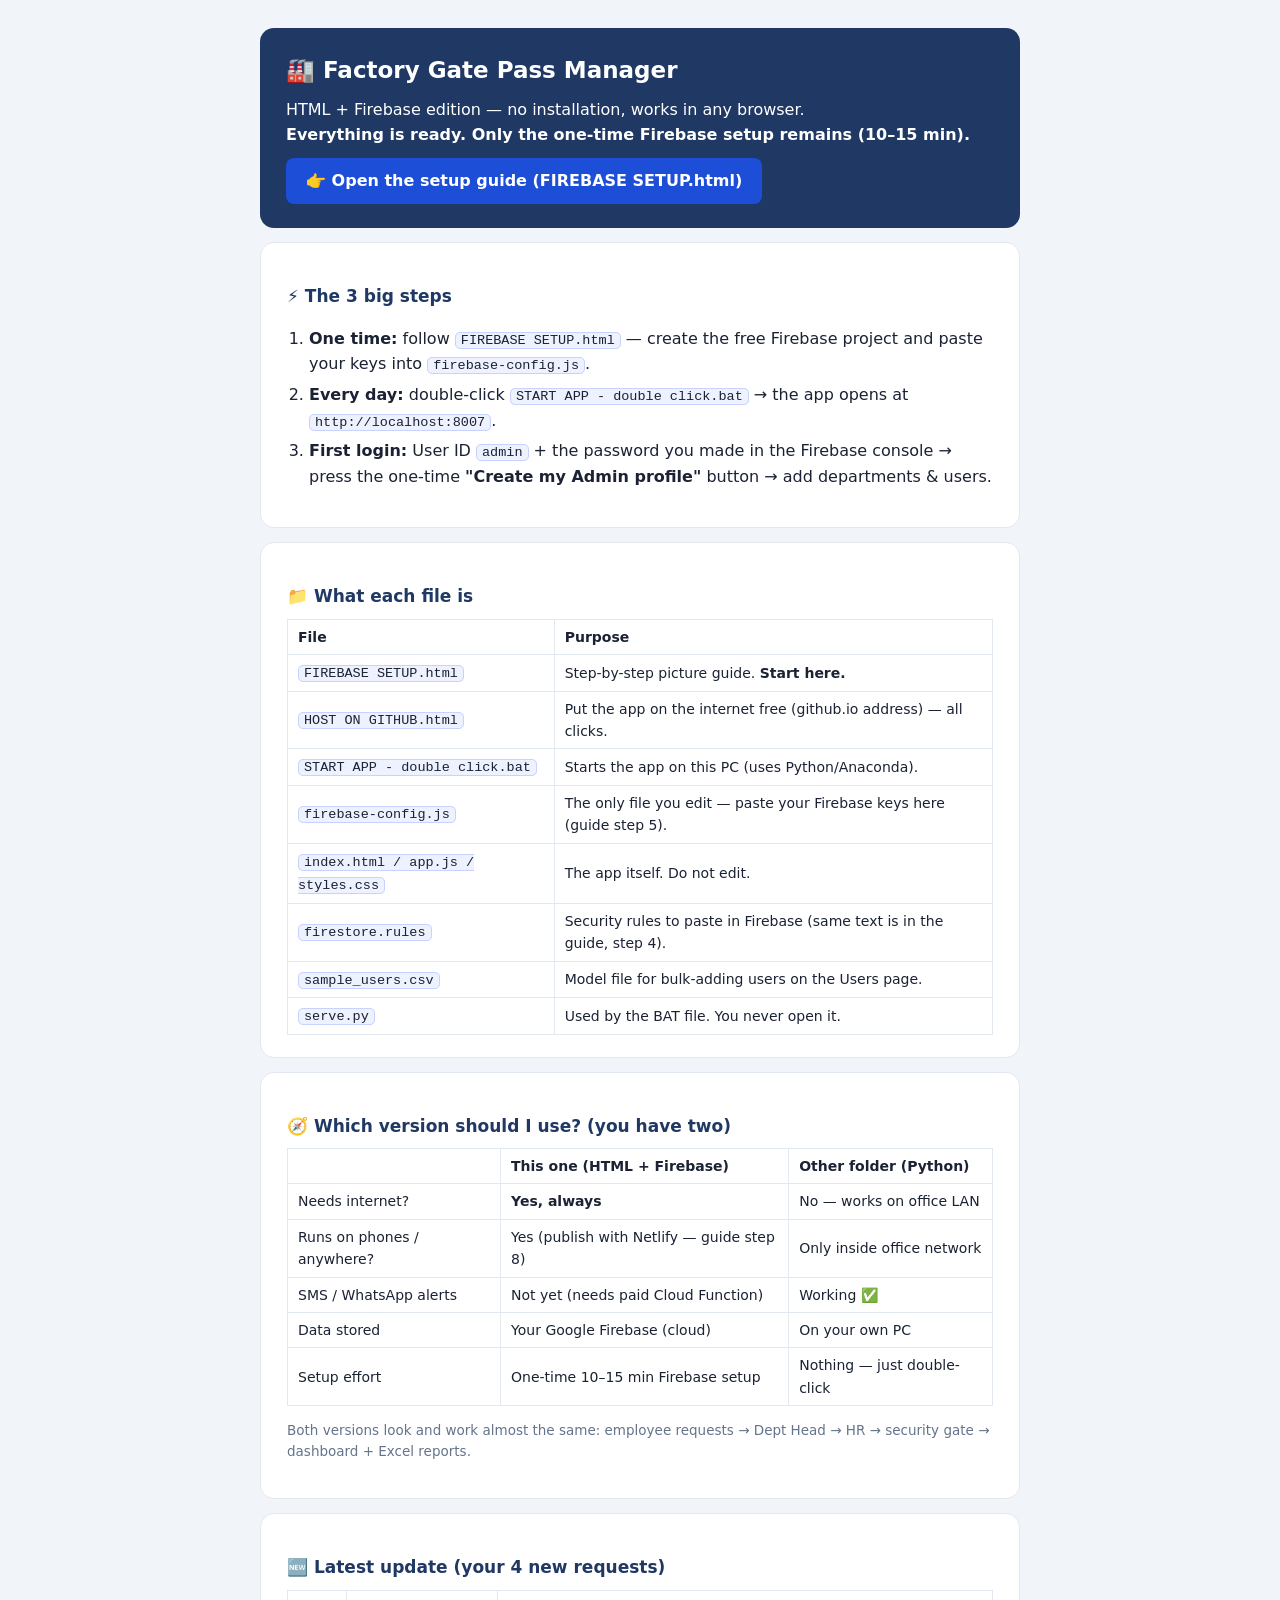
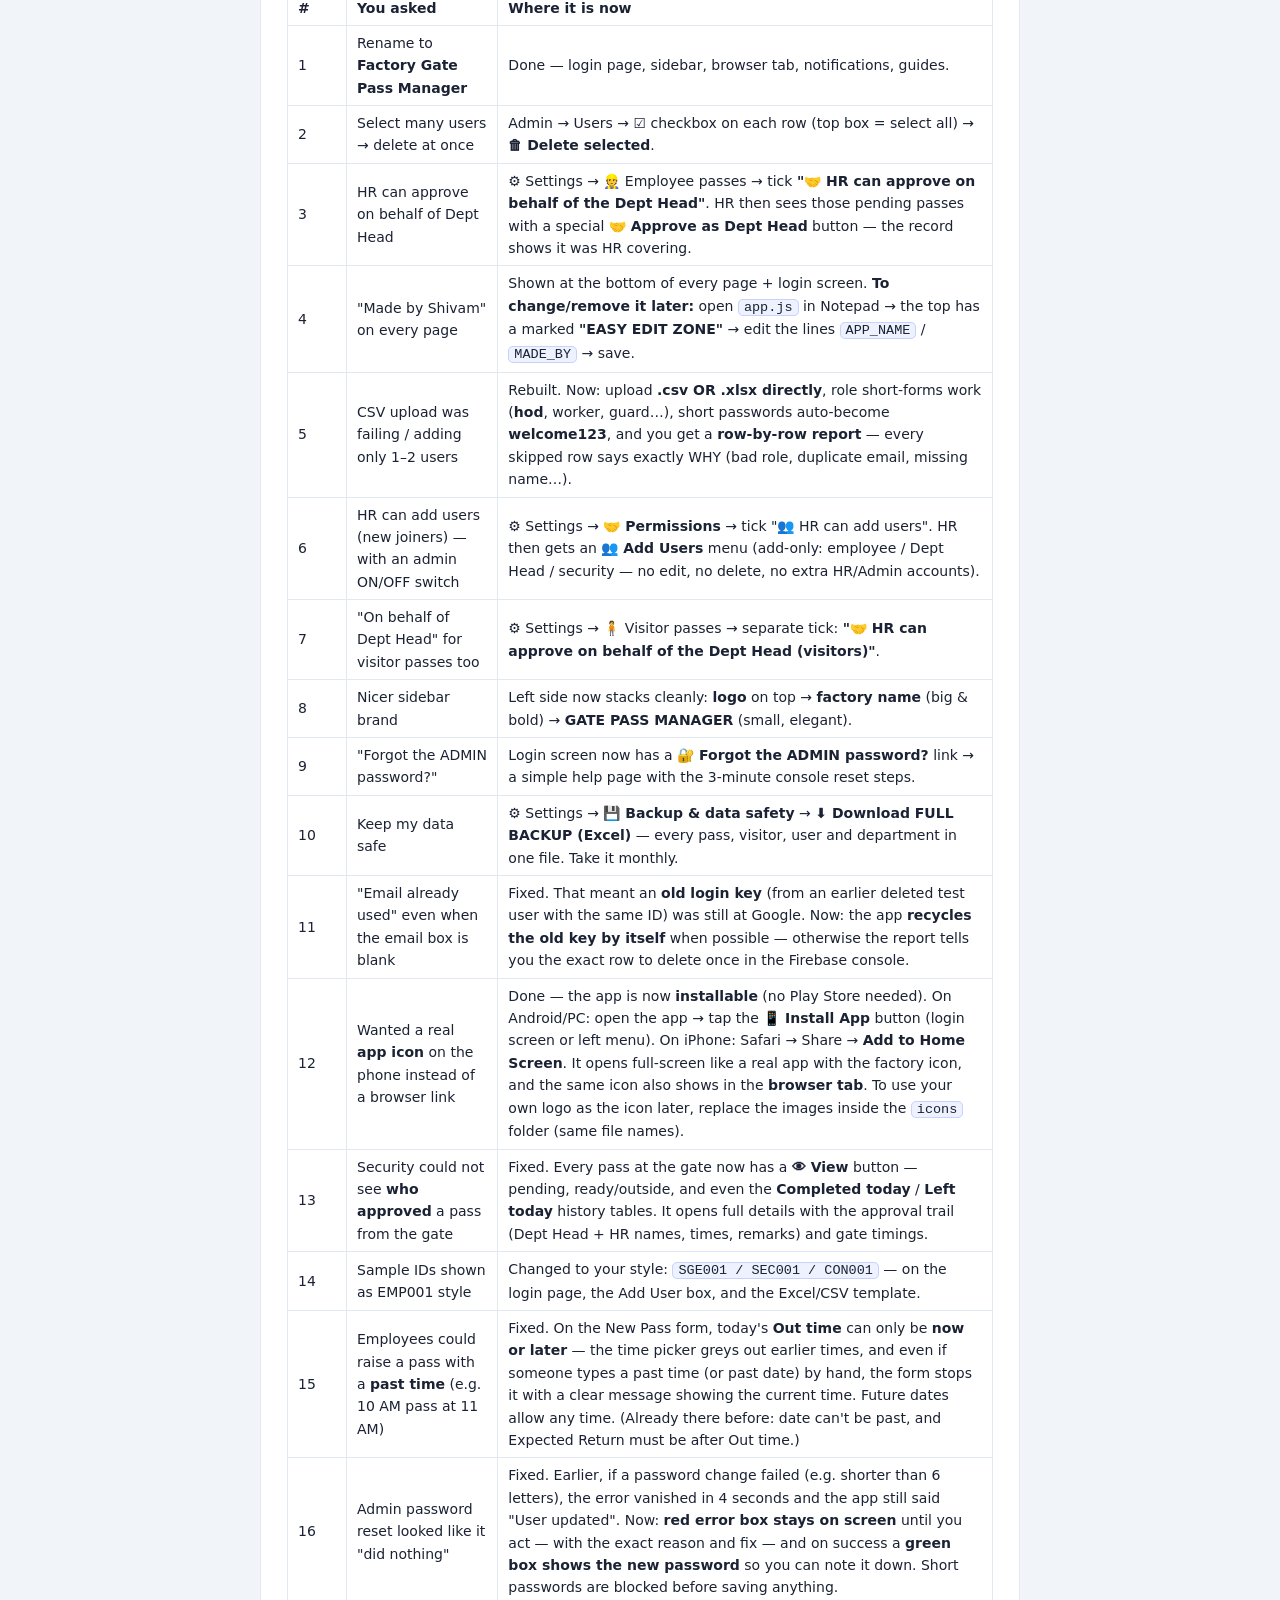
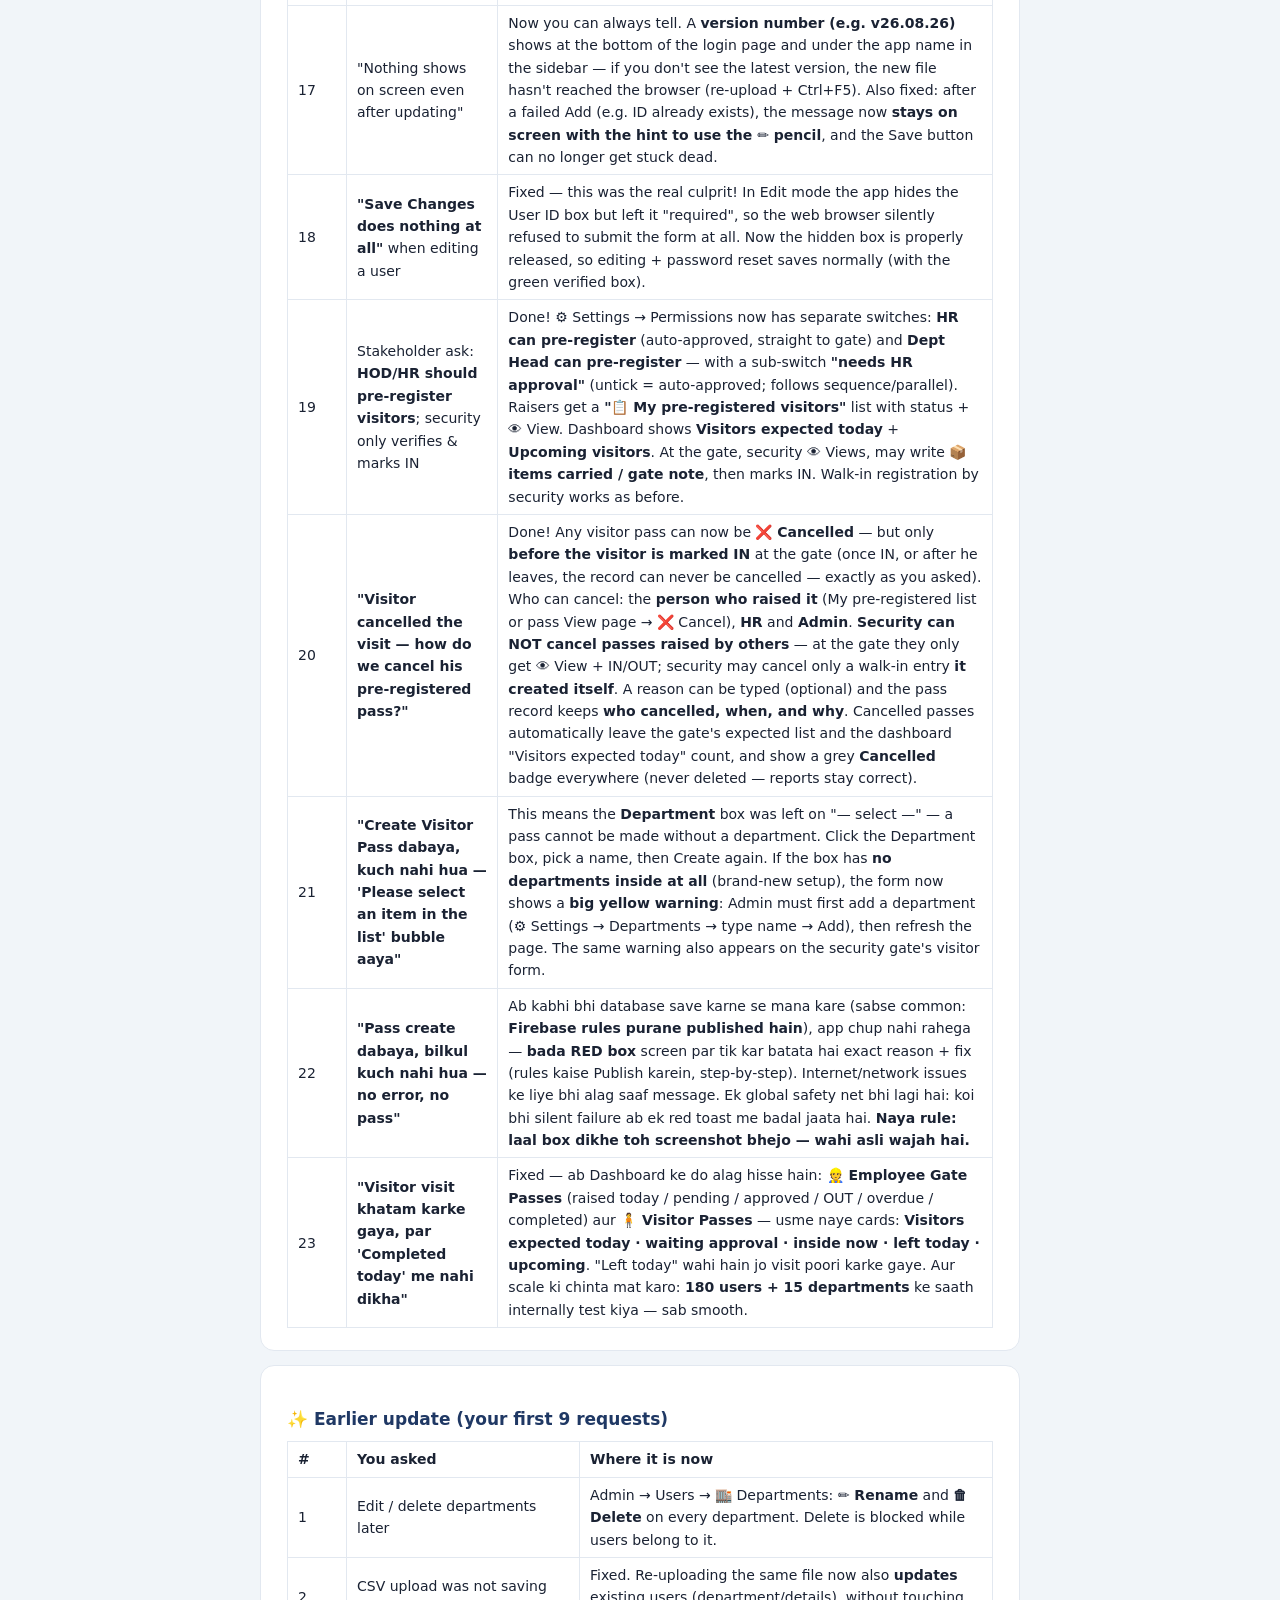
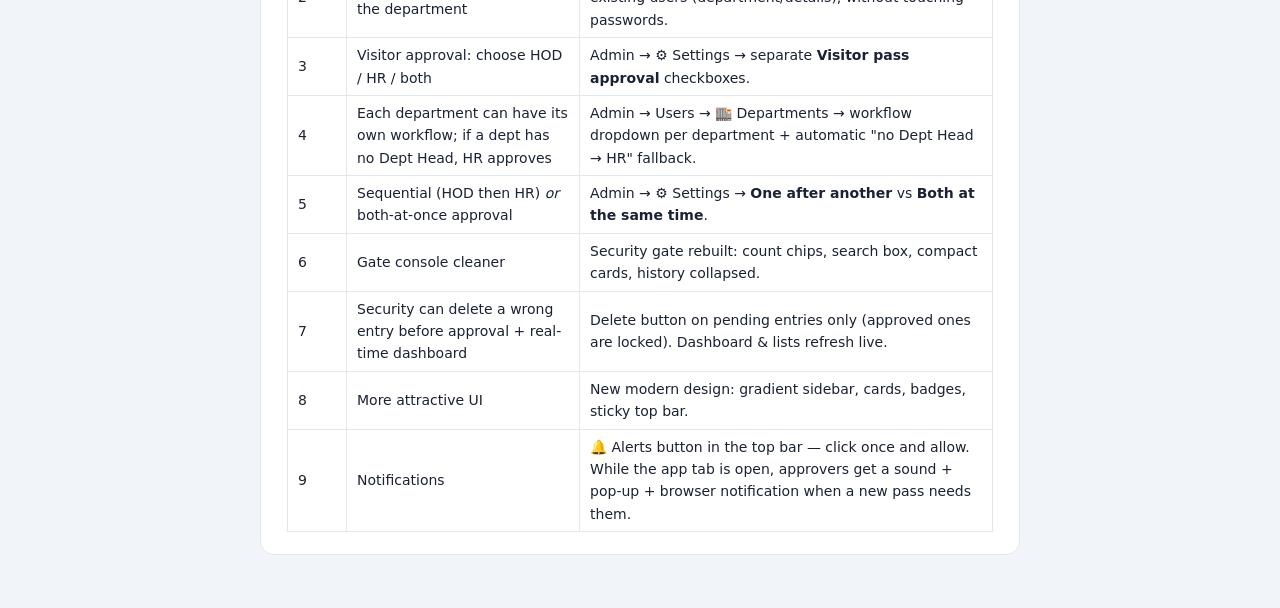
==== commit efc475ba: "Add files via upload" ====
--- a/READ ME.html
+++ b/READ ME.html
@@ -92,6 +92,7 @@
       <tr><td>20</td><td><b>"Visitor cancelled the visit — how do we cancel his pre-registered pass?"</b></td><td>Done! Any visitor pass can now be <b>❌ Cancelled</b> — but only <b>before the visitor is marked IN</b> at the gate (once IN, or after he leaves, the record can never be cancelled — exactly as you asked). Who can cancel: the <b>person who raised it</b> (My pre-registered list or pass View page → ❌ Cancel), <b>HR</b> and <b>Admin</b>. <b>Security can NOT cancel passes raised by others</b> — at the gate they only get 👁 View + IN/OUT; security may cancel only a walk-in entry <b>it created itself</b>. A reason can be typed (optional) and the pass record keeps <b>who cancelled, when, and why</b>. Cancelled passes automatically leave the gate's expected list and the dashboard "Visitors expected today" count, and show a grey <b>Cancelled</b> badge everywhere (never deleted — reports stay correct).</td></tr>
       <tr><td>21</td><td><b>"Create Visitor Pass dabaya, kuch nahi hua — 'Please select an item in the list' bubble aaya"</b></td><td>This means the <b>Department</b> box was left on "— select —" — a pass cannot be made without a department. Click the Department box, pick a name, then Create again. If the box has <b>no departments inside at all</b> (brand-new setup), the form now shows a <b>big yellow warning</b>: Admin must first add a department (⚙️ Settings → Departments → type name → Add), then refresh the page. The same warning also appears on the security gate's visitor form.</td></tr>
       <tr><td>22</td><td><b>"Pass create dabaya, bilkul kuch nahi hua — no error, no pass"</b></td><td>Ab kabhi bhi database save karne se mana kare (sabse common: <b>Firebase rules purane published hain</b>), app chup nahi rahega — <b>bada RED box</b> screen par tik kar batata hai exact reason + fix (rules kaise Publish karein, step-by-step). Internet/network issues ke liye bhi alag saaf message. Ek global safety net bhi lagi hai: koi bhi silent failure ab ek red toast me badal jaata hai. <b>Naya rule: laal box dikhe toh screenshot bhejo — wahi asli wajah hai.</b></td></tr>
+      <tr><td>23</td><td><b>"Visitor visit khatam karke gaya, par 'Completed today' me nahi dikha"</b></td><td>Fixed — ab Dashboard ke do alag hisse hain: <b>👷 Employee Gate Passes</b> (raised today / pending / approved / OUT / overdue / completed) aur <b>🧍 Visitor Passes</b> — usme naye cards: <b>Visitors expected today · waiting approval · inside now · left today · upcoming</b>. "Left today" wahi hain jo visit poori karke gaye. Aur scale ki chinta mat karo: <b>180 users + 15 departments</b> ke saath internally test kiya — sab smooth.</td></tr>
     </table>
   </div>
 
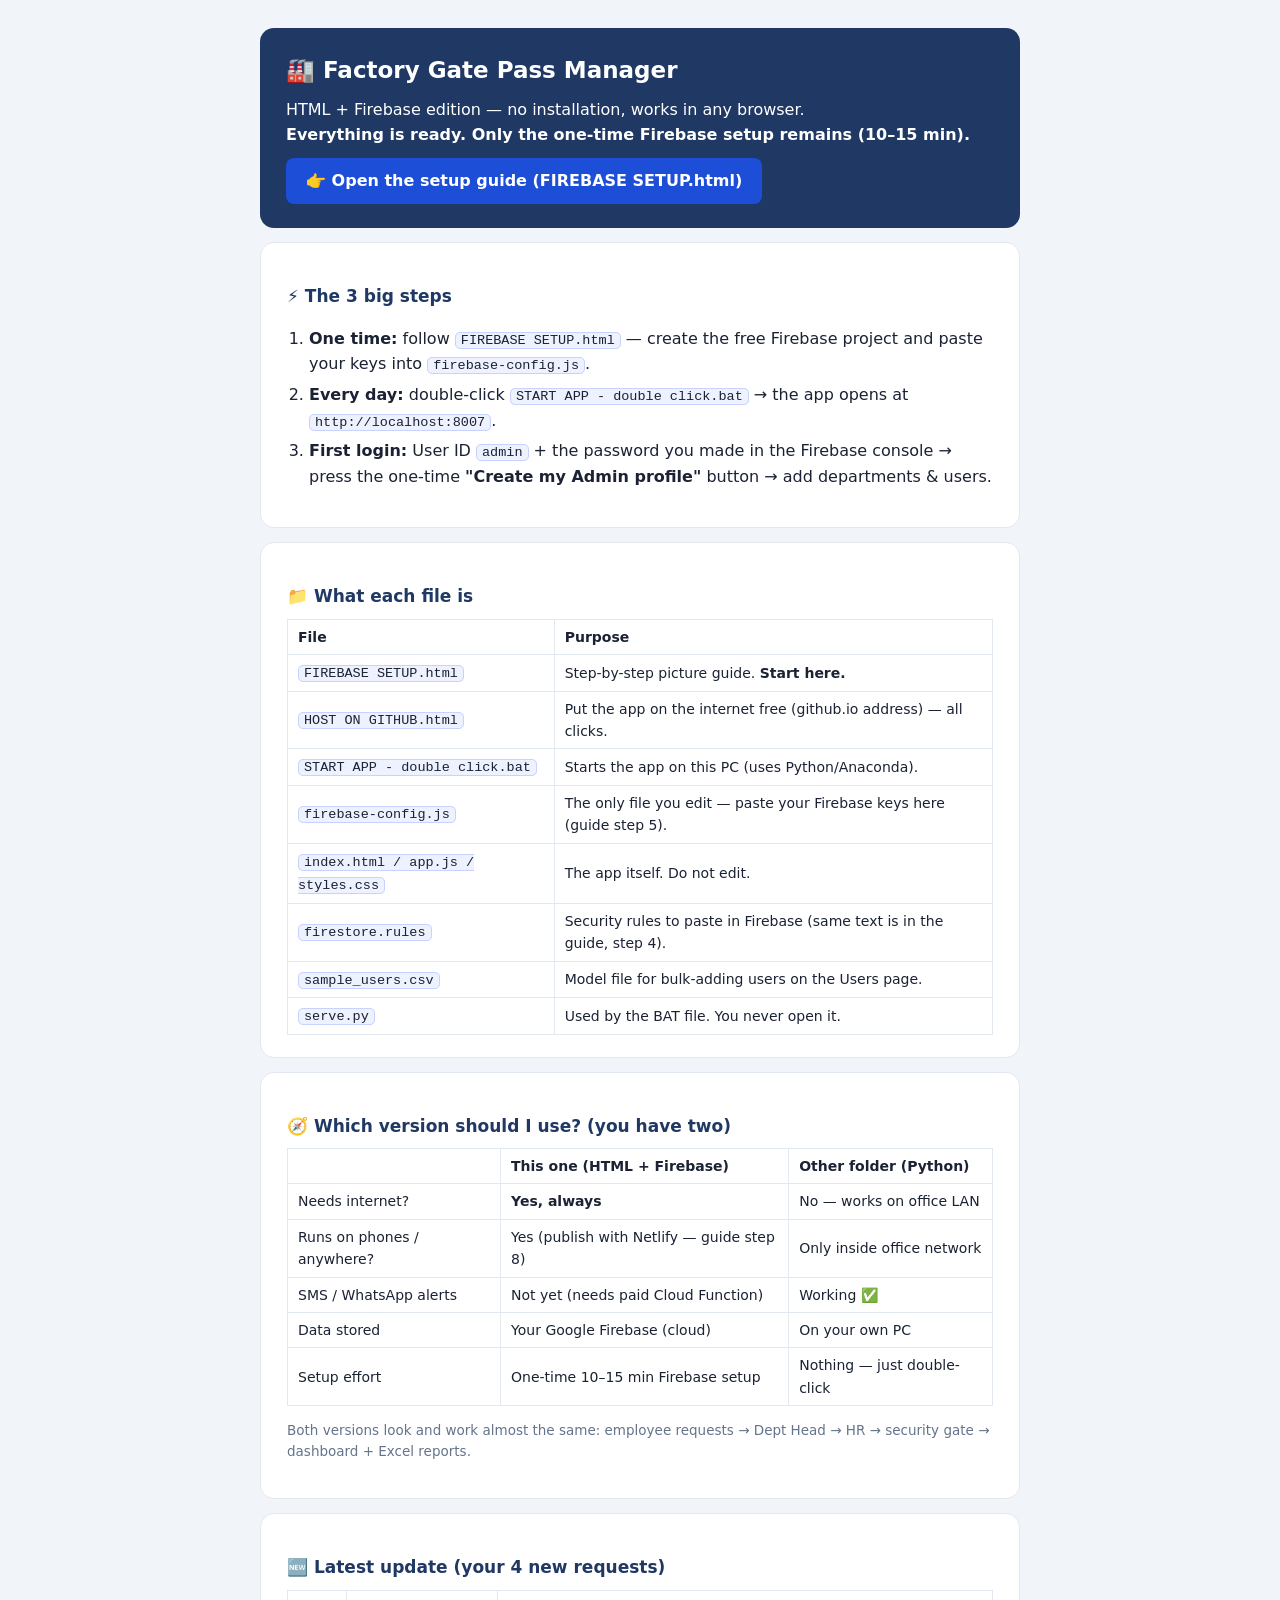
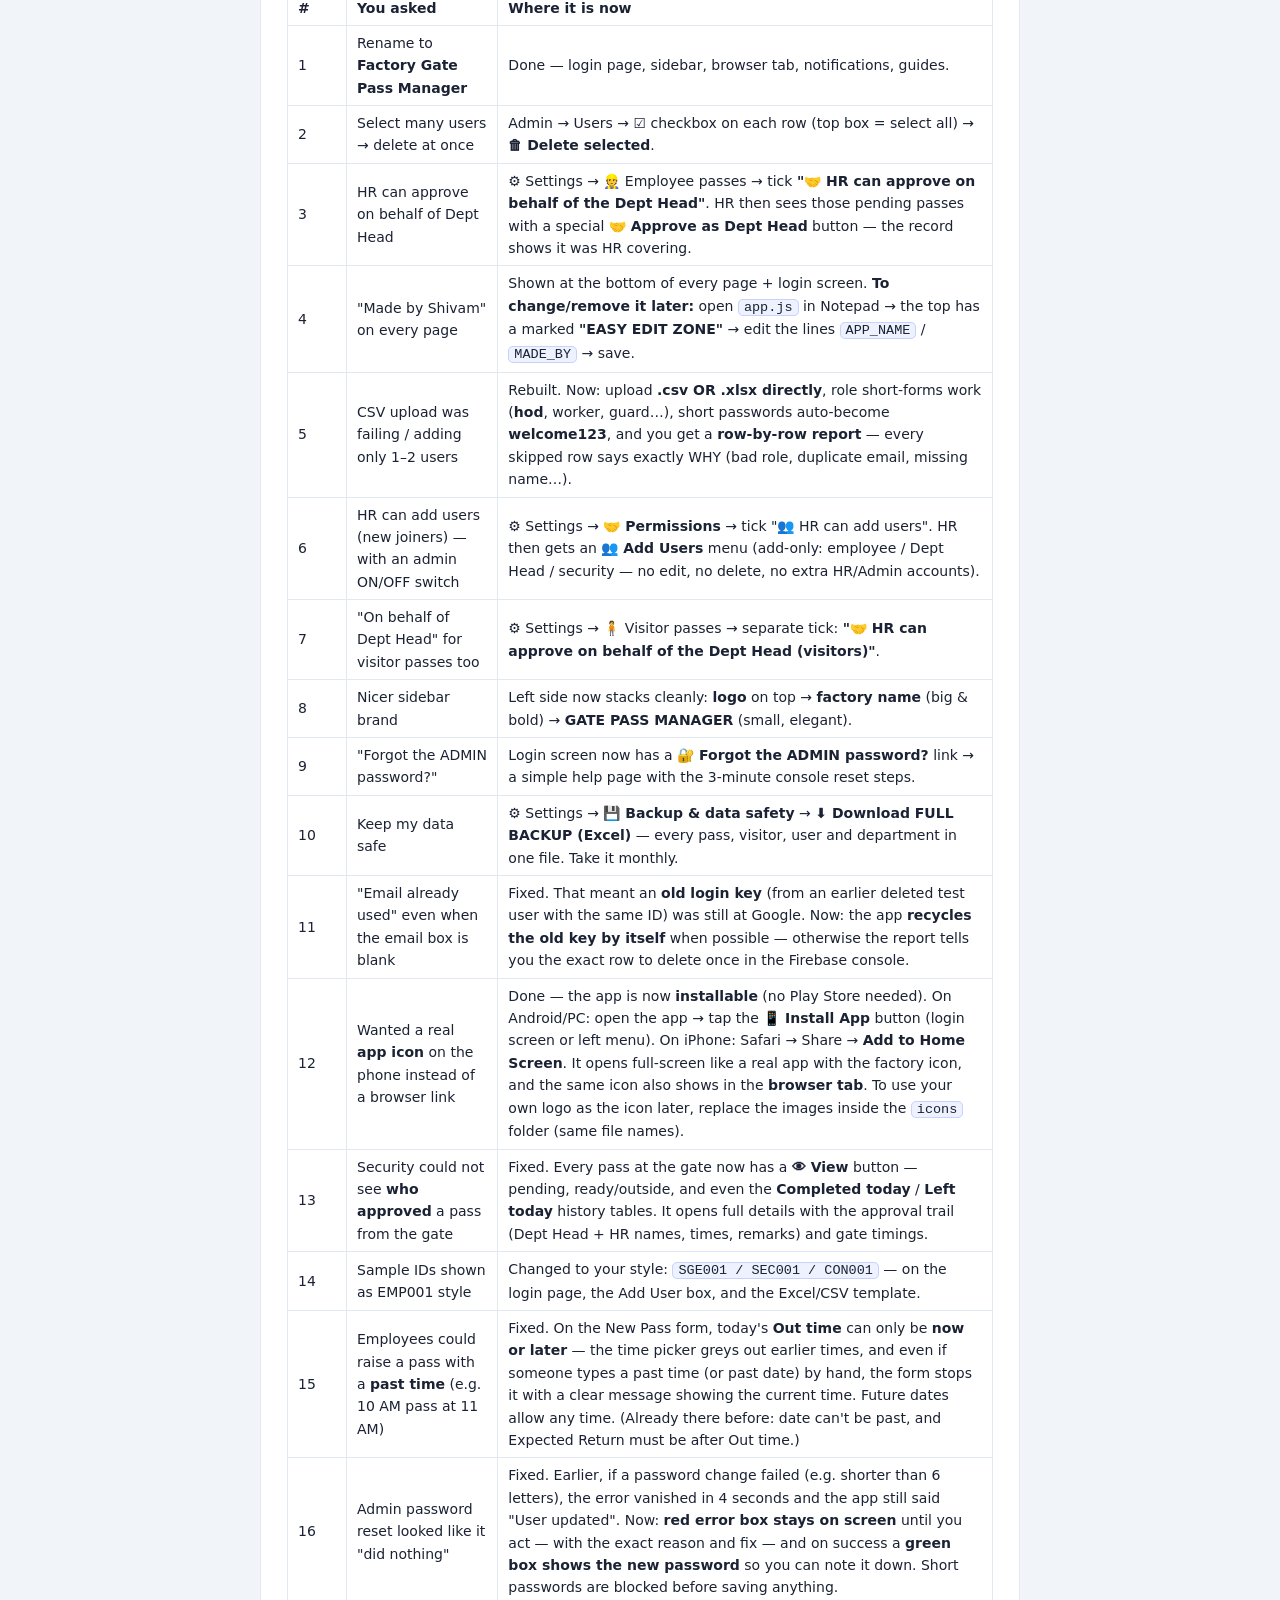
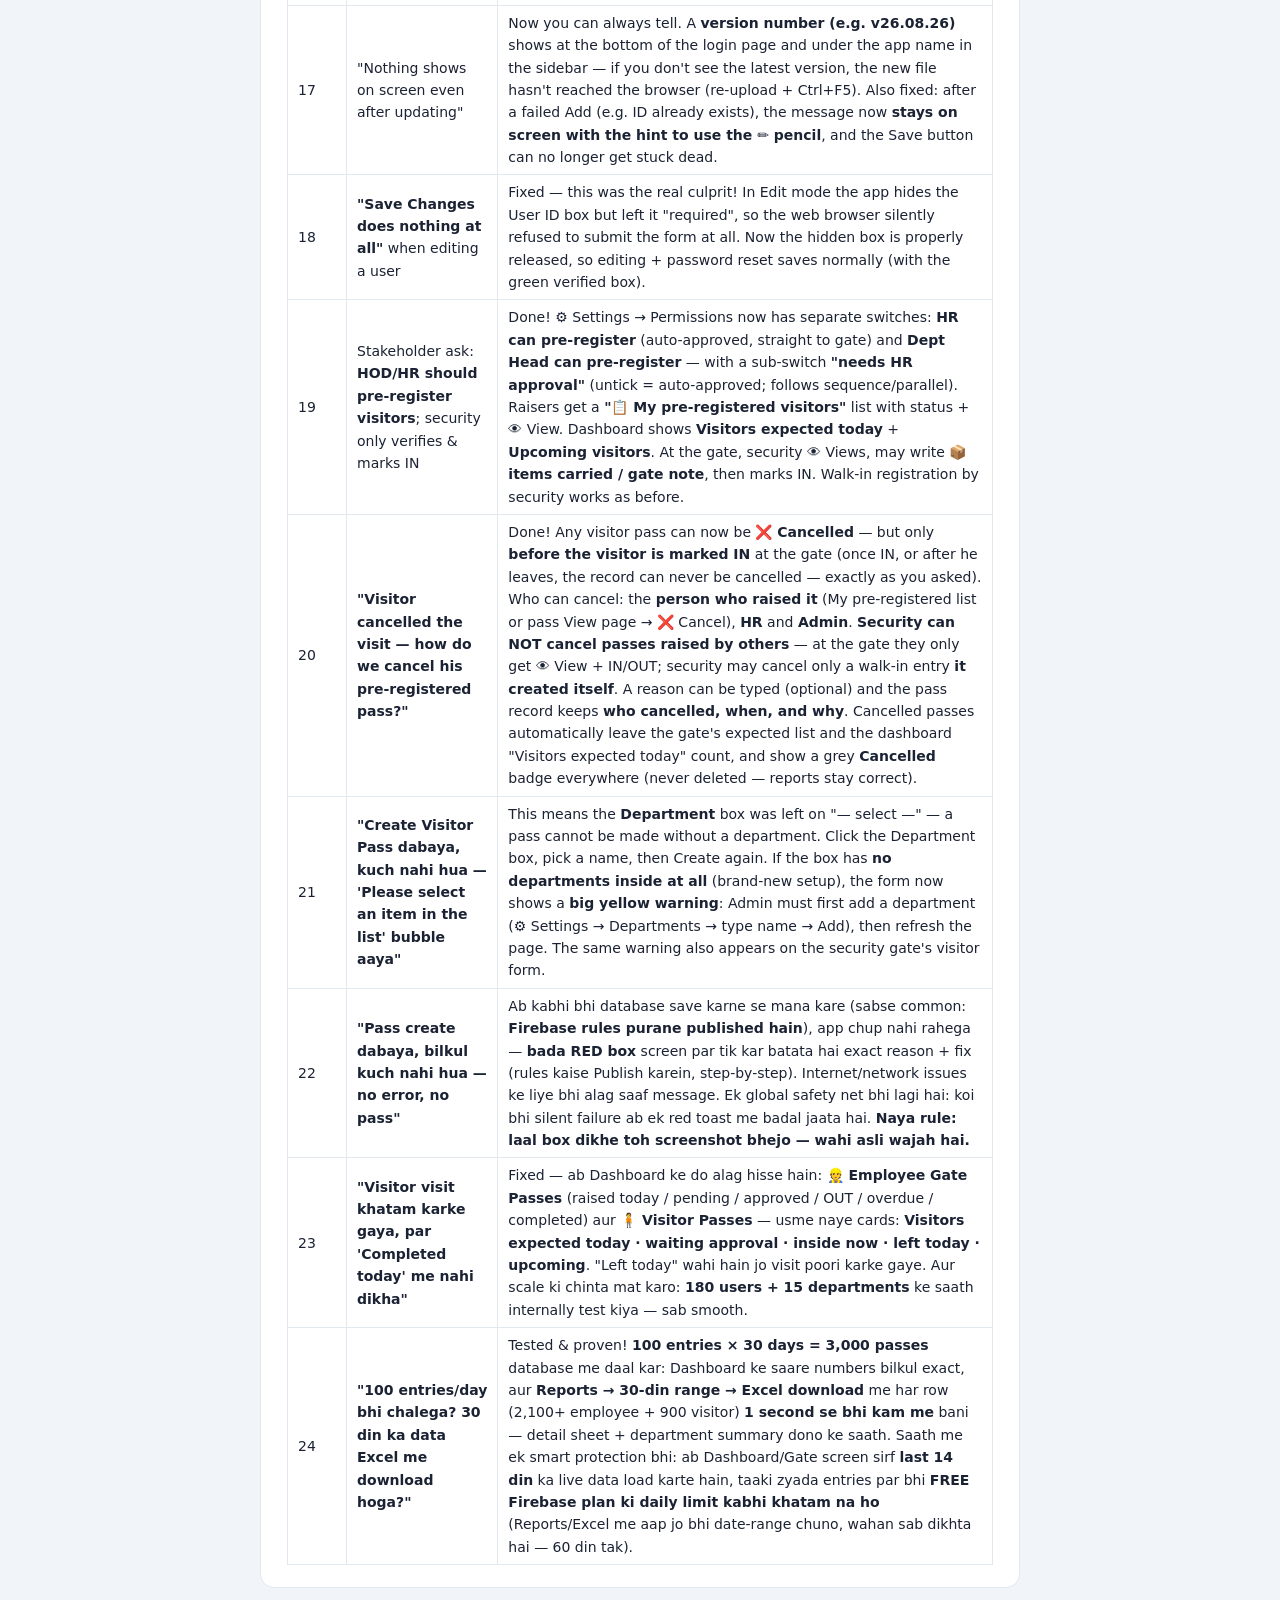
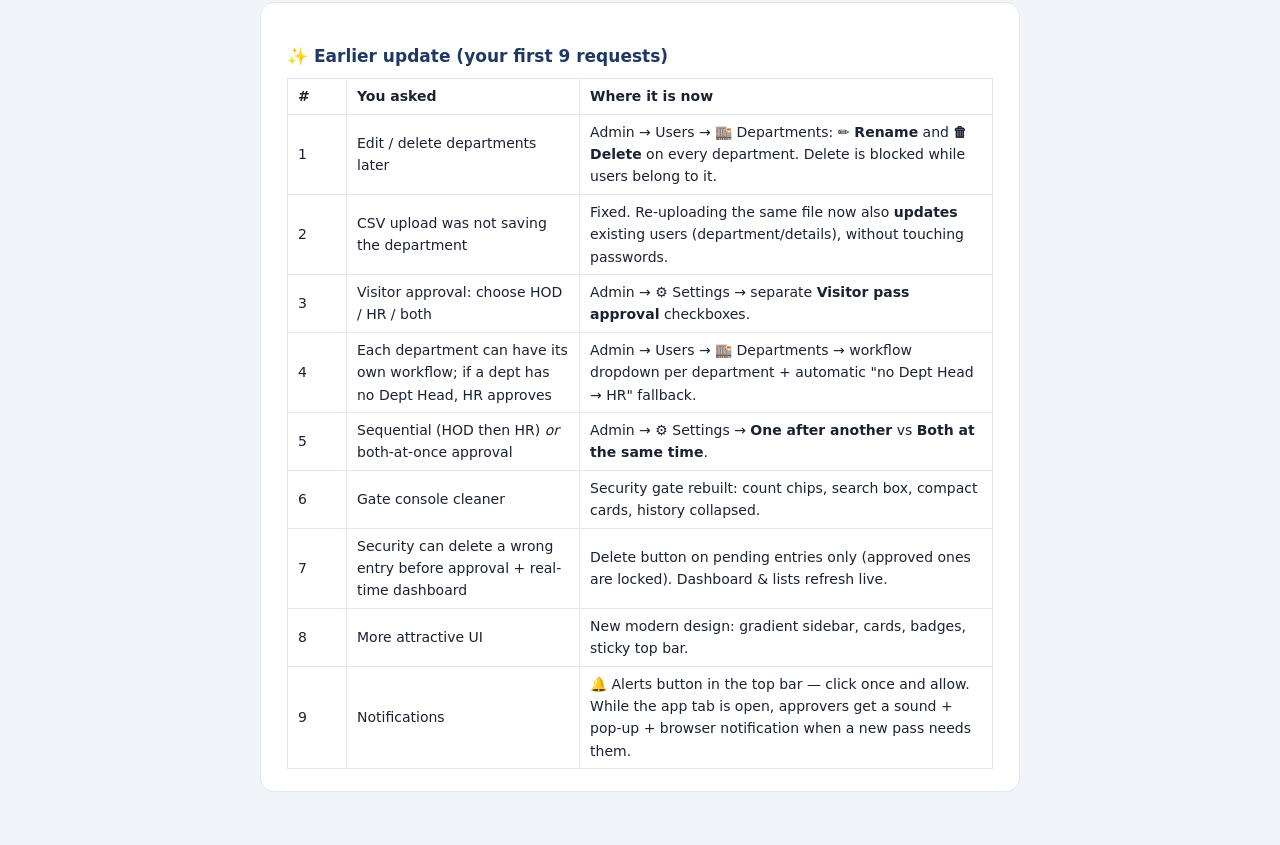
==== commit f06dd002: "Bug Fix" ====
--- a/READ ME.html
+++ b/READ ME.html
@@ -93,6 +93,7 @@
       <tr><td>21</td><td><b>"Create Visitor Pass dabaya, kuch nahi hua — 'Please select an item in the list' bubble aaya"</b></td><td>This means the <b>Department</b> box was left on "— select —" — a pass cannot be made without a department. Click the Department box, pick a name, then Create again. If the box has <b>no departments inside at all</b> (brand-new setup), the form now shows a <b>big yellow warning</b>: Admin must first add a department (⚙️ Settings → Departments → type name → Add), then refresh the page. The same warning also appears on the security gate's visitor form.</td></tr>
       <tr><td>22</td><td><b>"Pass create dabaya, bilkul kuch nahi hua — no error, no pass"</b></td><td>Ab kabhi bhi database save karne se mana kare (sabse common: <b>Firebase rules purane published hain</b>), app chup nahi rahega — <b>bada RED box</b> screen par tik kar batata hai exact reason + fix (rules kaise Publish karein, step-by-step). Internet/network issues ke liye bhi alag saaf message. Ek global safety net bhi lagi hai: koi bhi silent failure ab ek red toast me badal jaata hai. <b>Naya rule: laal box dikhe toh screenshot bhejo — wahi asli wajah hai.</b></td></tr>
       <tr><td>23</td><td><b>"Visitor visit khatam karke gaya, par 'Completed today' me nahi dikha"</b></td><td>Fixed — ab Dashboard ke do alag hisse hain: <b>👷 Employee Gate Passes</b> (raised today / pending / approved / OUT / overdue / completed) aur <b>🧍 Visitor Passes</b> — usme naye cards: <b>Visitors expected today · waiting approval · inside now · left today · upcoming</b>. "Left today" wahi hain jo visit poori karke gaye. Aur scale ki chinta mat karo: <b>180 users + 15 departments</b> ke saath internally test kiya — sab smooth.</td></tr>
+      <tr><td>24</td><td><b>"100 entries/day bhi chalega? 30 din ka data Excel me download hoga?"</b></td><td>Tested &amp; proven! <b>100 entries × 30 days = 3,000 passes</b> database me daal kar: Dashboard ke saare numbers bilkul exact, aur <b>Reports → 30-din range → Excel download</b> me har row (2,100+ employee + 900 visitor) <b>1 second se bhi kam me</b> bani — detail sheet + department summary dono ke saath. Saath me ek smart protection bhi: ab Dashboard/Gate screen sirf <b>last 14 din</b> ka live data load karte hain, taaki zyada entries par bhi <b>FREE Firebase plan ki daily limit kabhi khatam na ho</b> (Reports/Excel me aap jo bhi date-range chuno, wahan sab dikhta hai — 60 din tak).</td></tr>
     </table>
   </div>
 
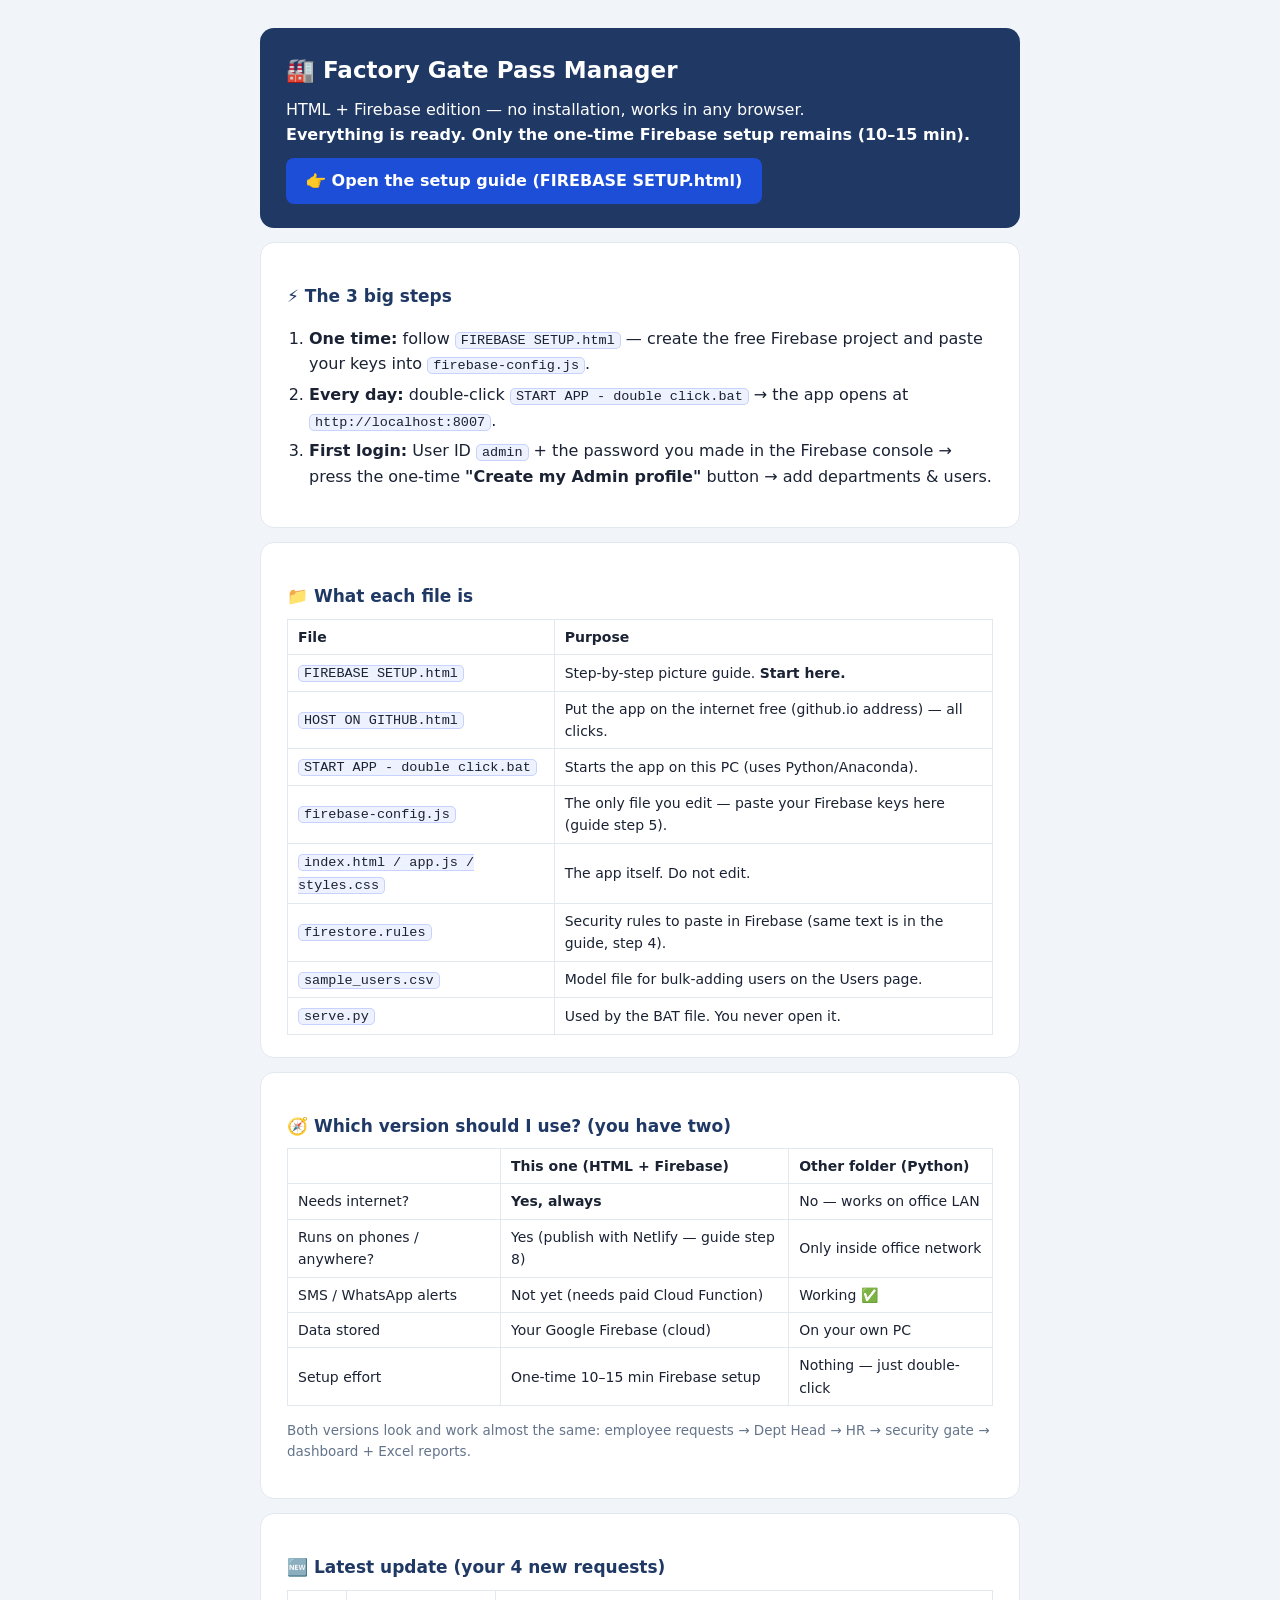
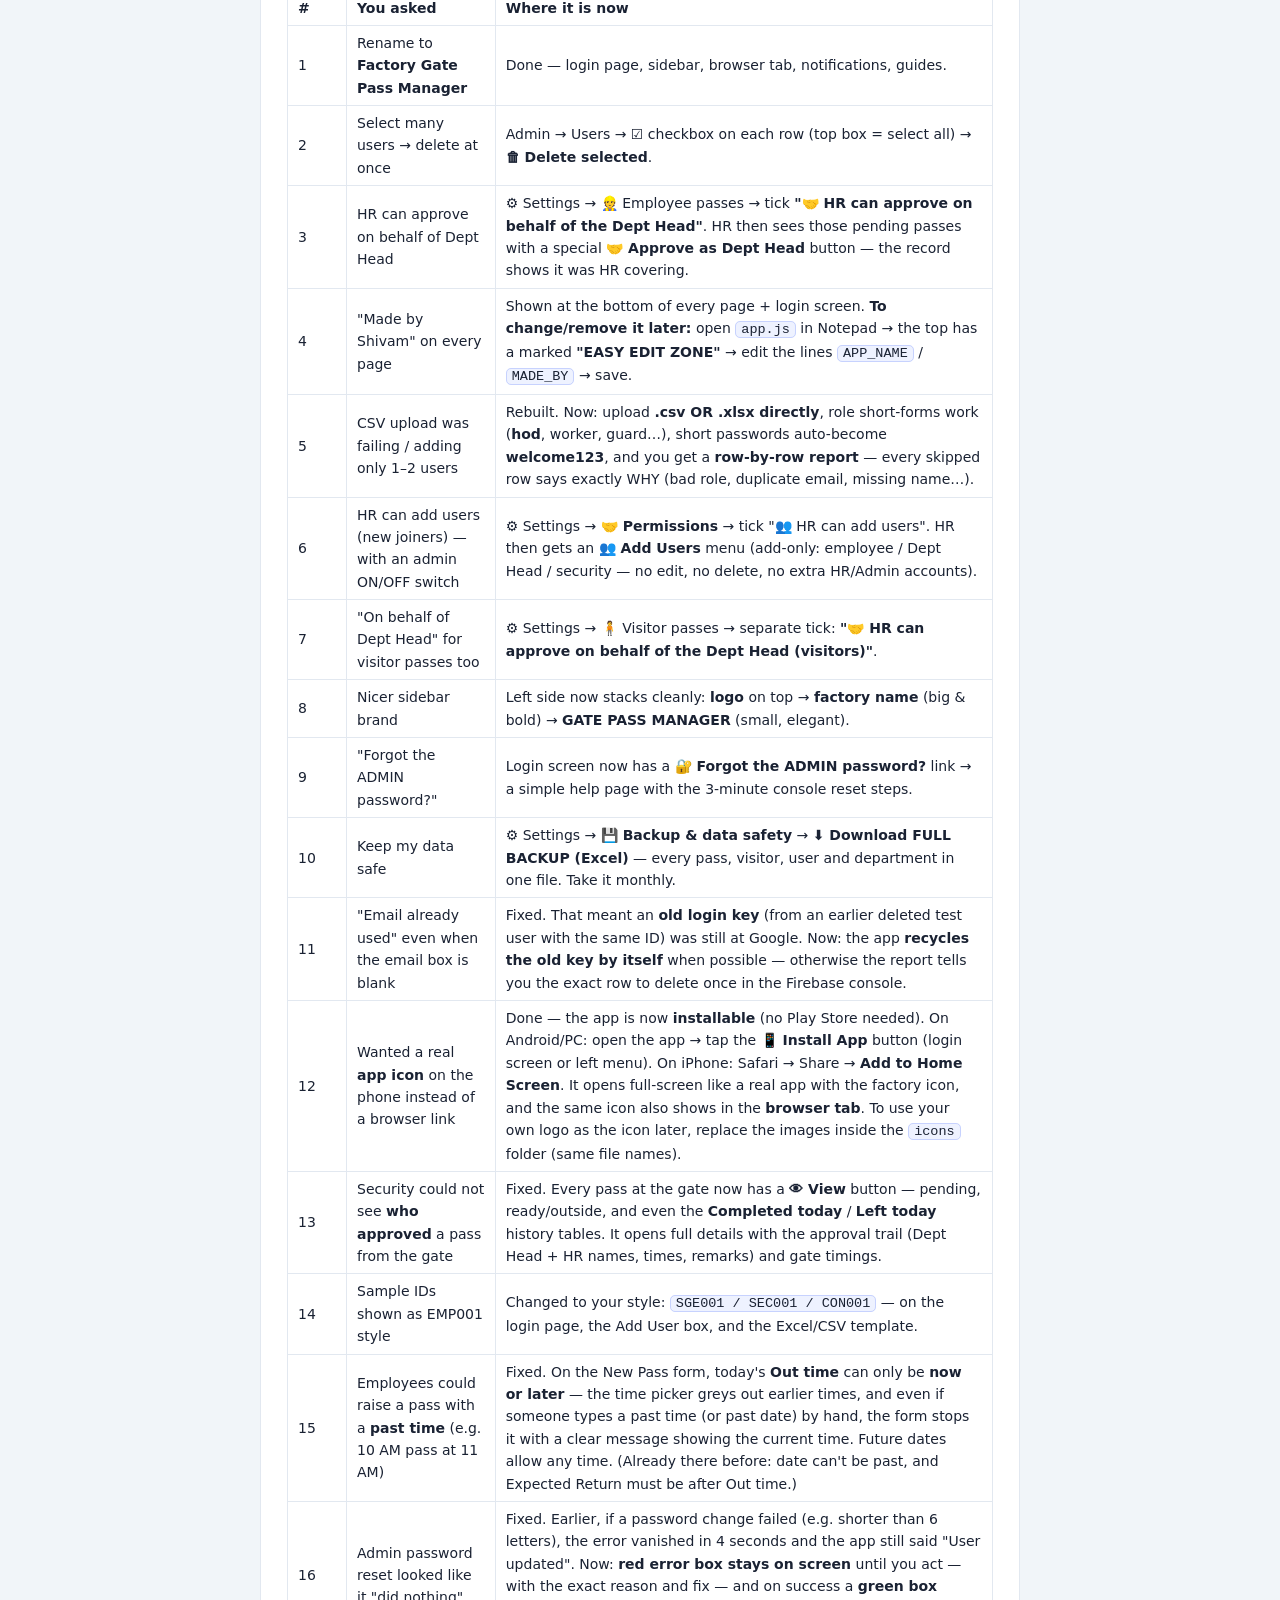
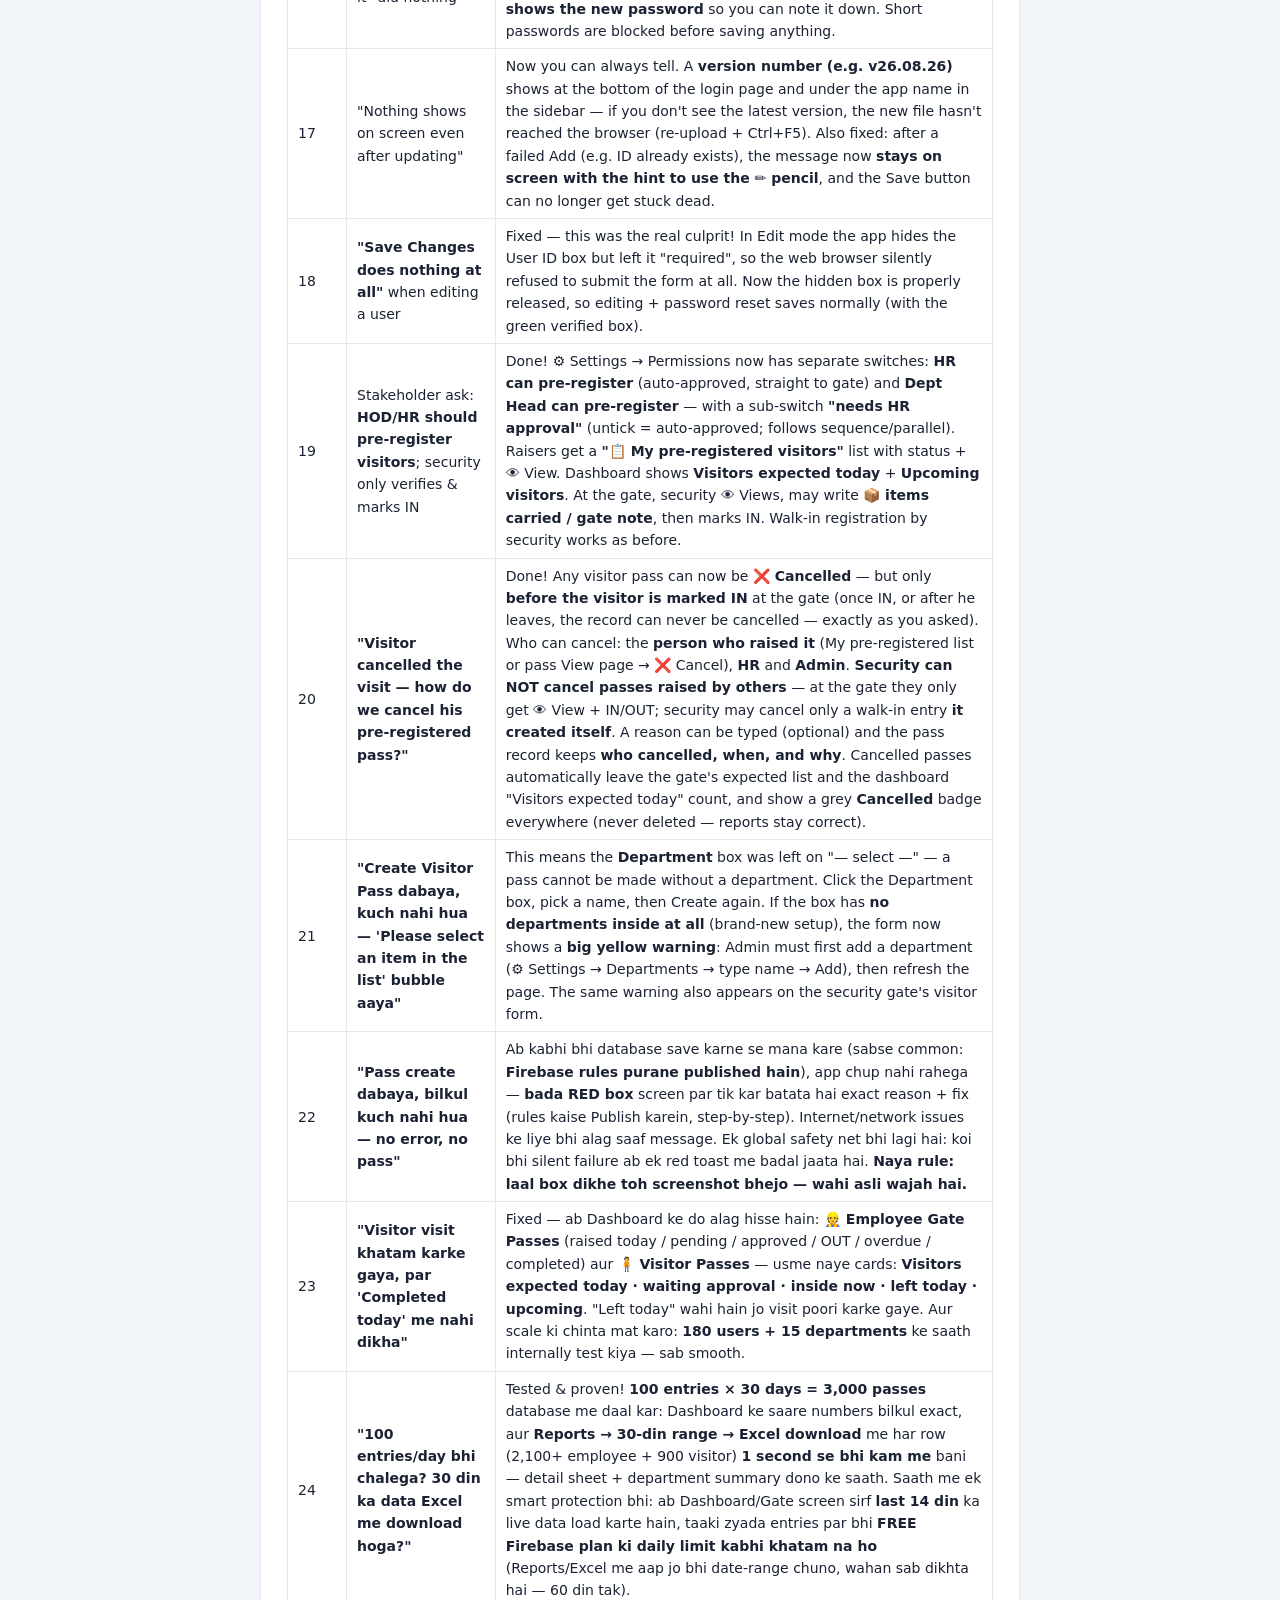
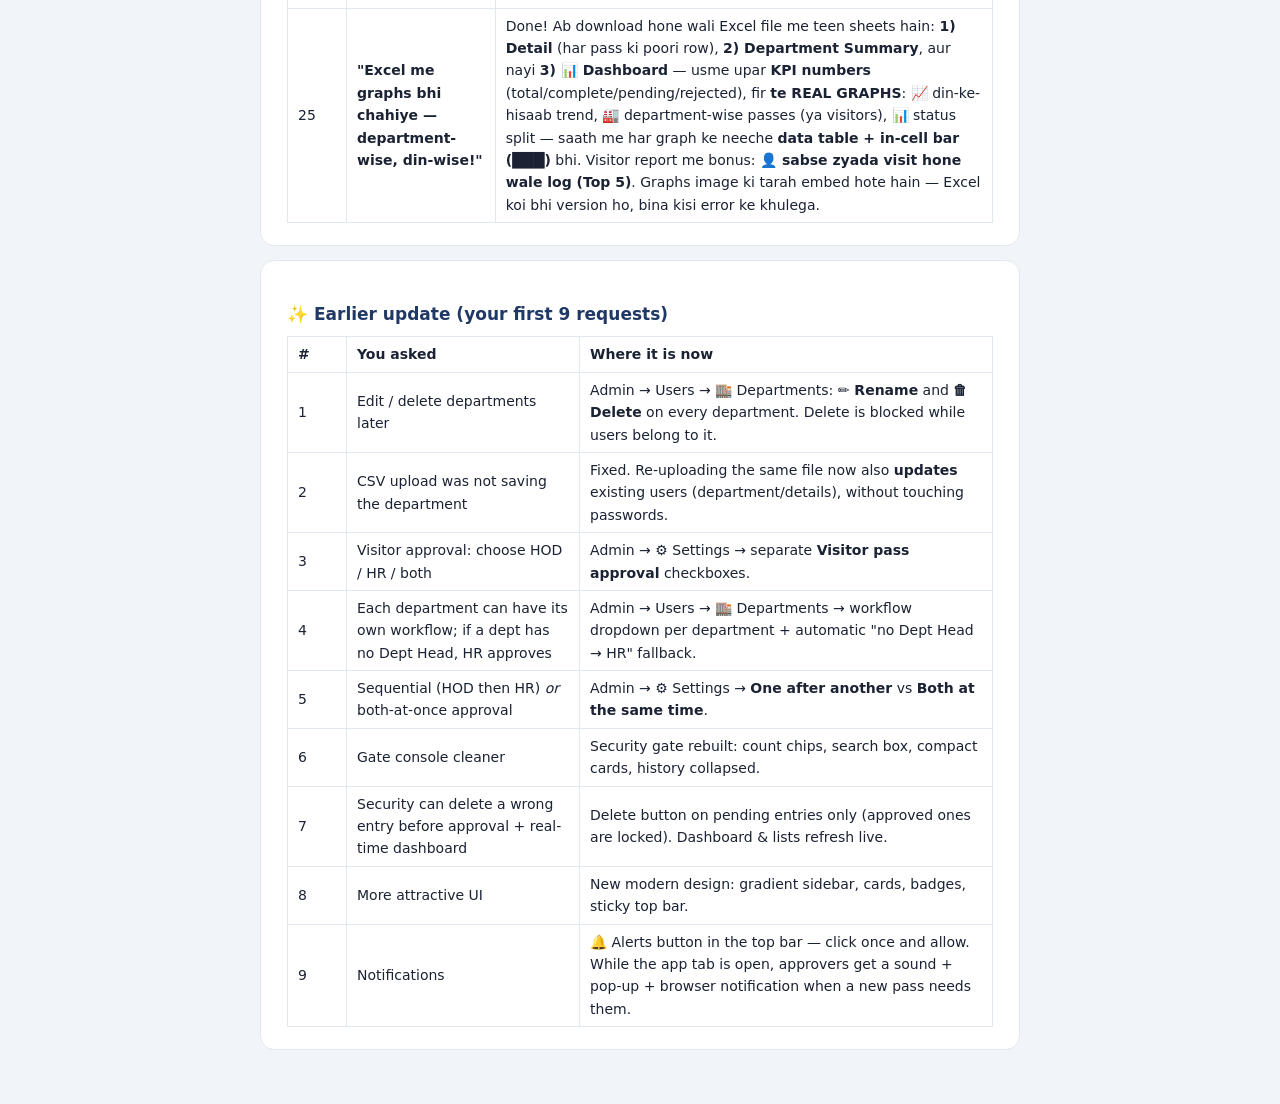
==== commit c61b90bc: "Dashboard added in excel" ====
--- a/READ ME.html
+++ b/READ ME.html
@@ -94,6 +94,7 @@
       <tr><td>22</td><td><b>"Pass create dabaya, bilkul kuch nahi hua — no error, no pass"</b></td><td>Ab kabhi bhi database save karne se mana kare (sabse common: <b>Firebase rules purane published hain</b>), app chup nahi rahega — <b>bada RED box</b> screen par tik kar batata hai exact reason + fix (rules kaise Publish karein, step-by-step). Internet/network issues ke liye bhi alag saaf message. Ek global safety net bhi lagi hai: koi bhi silent failure ab ek red toast me badal jaata hai. <b>Naya rule: laal box dikhe toh screenshot bhejo — wahi asli wajah hai.</b></td></tr>
       <tr><td>23</td><td><b>"Visitor visit khatam karke gaya, par 'Completed today' me nahi dikha"</b></td><td>Fixed — ab Dashboard ke do alag hisse hain: <b>👷 Employee Gate Passes</b> (raised today / pending / approved / OUT / overdue / completed) aur <b>🧍 Visitor Passes</b> — usme naye cards: <b>Visitors expected today · waiting approval · inside now · left today · upcoming</b>. "Left today" wahi hain jo visit poori karke gaye. Aur scale ki chinta mat karo: <b>180 users + 15 departments</b> ke saath internally test kiya — sab smooth.</td></tr>
       <tr><td>24</td><td><b>"100 entries/day bhi chalega? 30 din ka data Excel me download hoga?"</b></td><td>Tested &amp; proven! <b>100 entries × 30 days = 3,000 passes</b> database me daal kar: Dashboard ke saare numbers bilkul exact, aur <b>Reports → 30-din range → Excel download</b> me har row (2,100+ employee + 900 visitor) <b>1 second se bhi kam me</b> bani — detail sheet + department summary dono ke saath. Saath me ek smart protection bhi: ab Dashboard/Gate screen sirf <b>last 14 din</b> ka live data load karte hain, taaki zyada entries par bhi <b>FREE Firebase plan ki daily limit kabhi khatam na ho</b> (Reports/Excel me aap jo bhi date-range chuno, wahan sab dikhta hai — 60 din tak).</td></tr>
+      <tr><td>25</td><td><b>"Excel me graphs bhi chahiye — department-wise, din-wise!"</b></td><td>Done! Ab download hone wali Excel file me teen sheets hain: <b>1) Detail</b> (har pass ki poori row), <b>2) Department Summary</b>, aur nayi <b>3) 📊 Dashboard</b> — usme upar <b>KPI numbers</b> (total/complete/pending/rejected), fir <b>te REAL GRAPHS</b>: 📈 din-ke-hisaab trend, 🏭 department-wise passes (ya visitors), 📊 status split — saath me har graph ke neeche <b>data table + in-cell bar (███)</b> bhi. Visitor report me bonus: <b>👤 sabse zyada visit hone wale log (Top 5)</b>. Graphs image ki tarah embed hote hain — Excel koi bhi version ho, bina kisi error ke khulega.</td></tr>
     </table>
   </div>
 
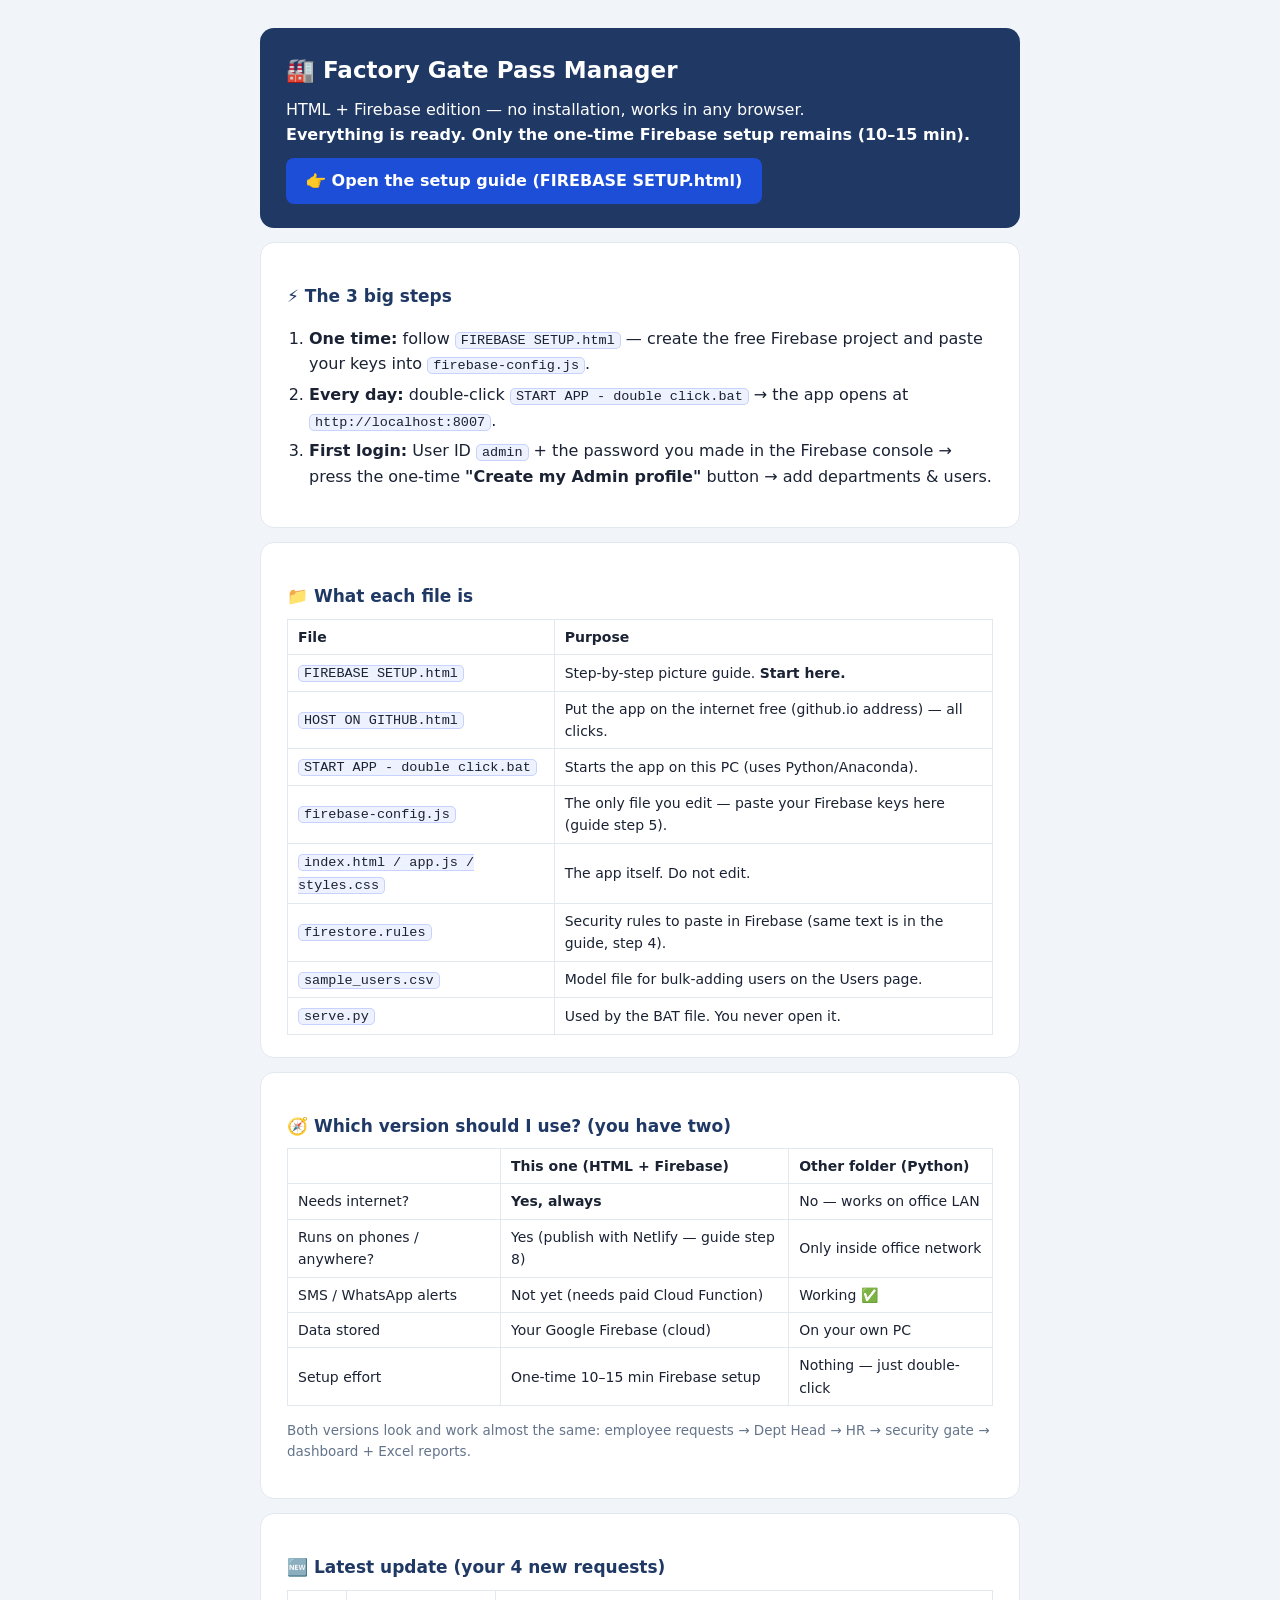
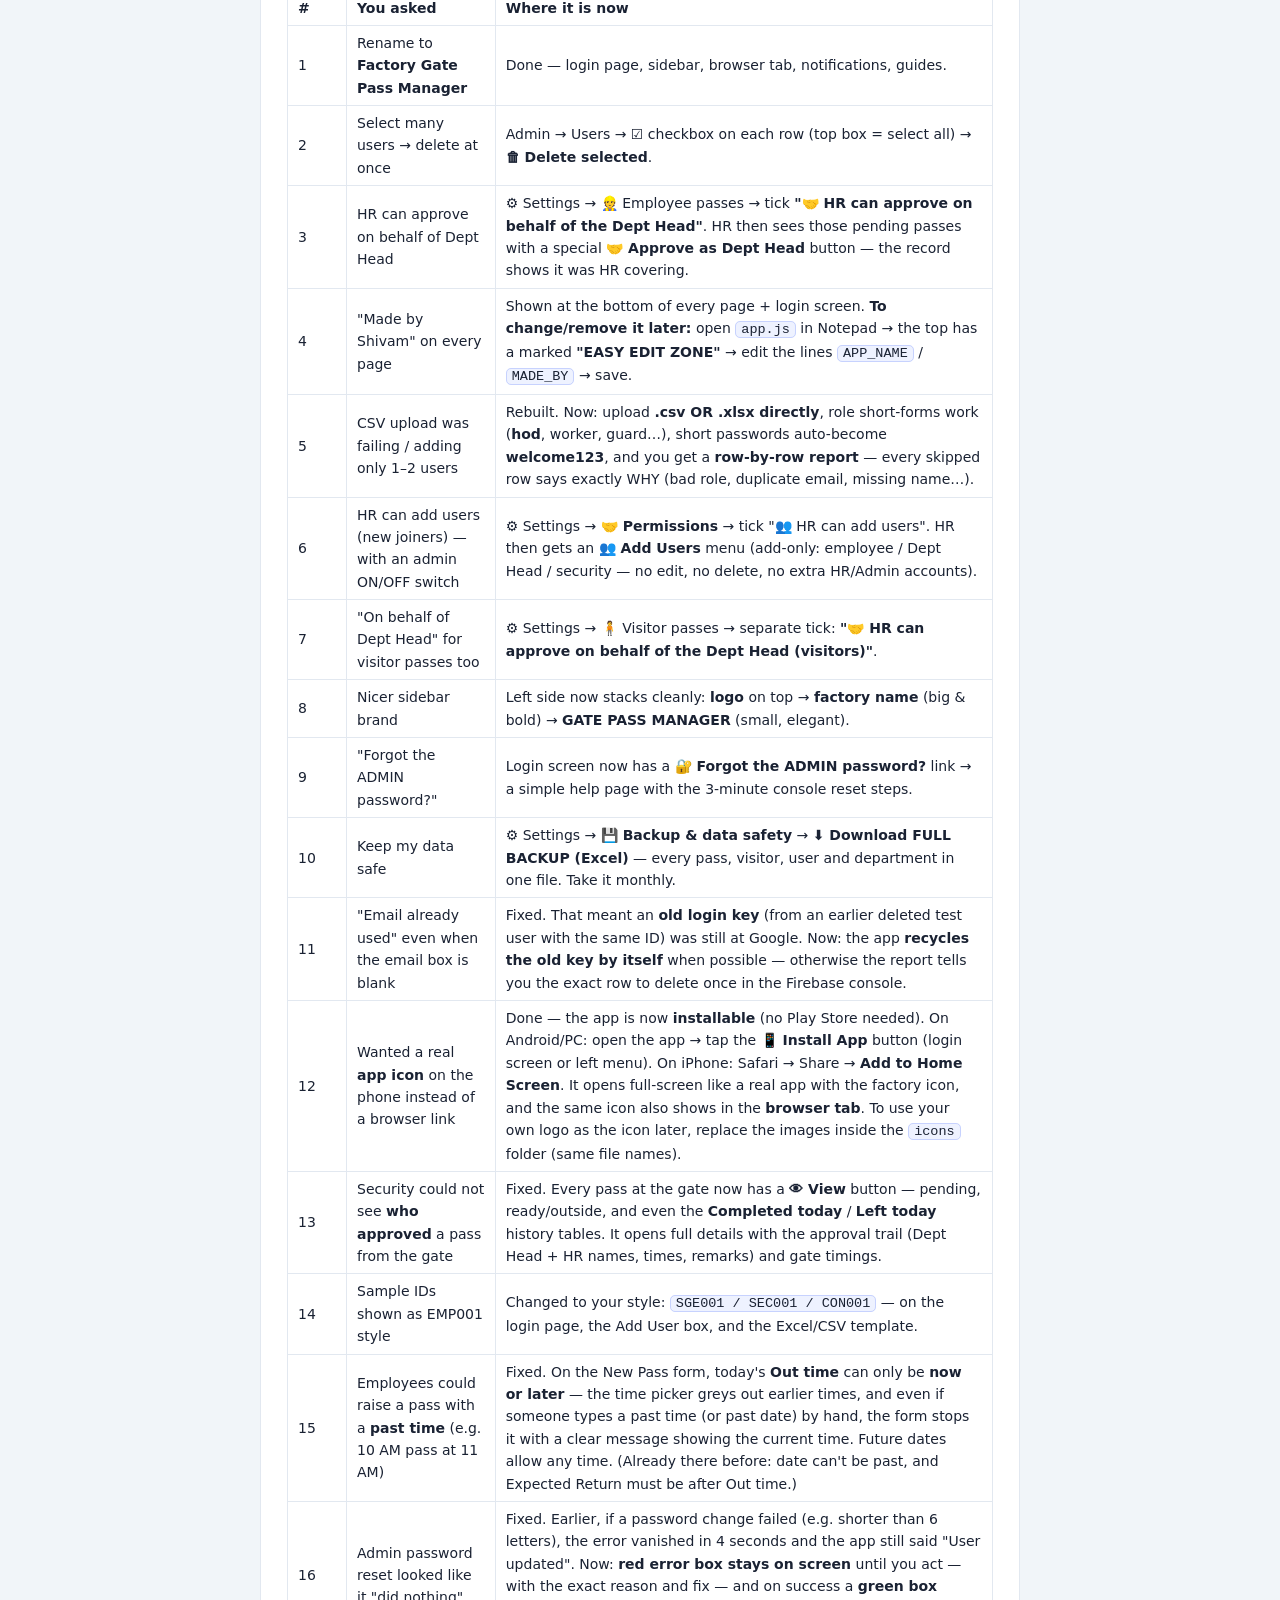
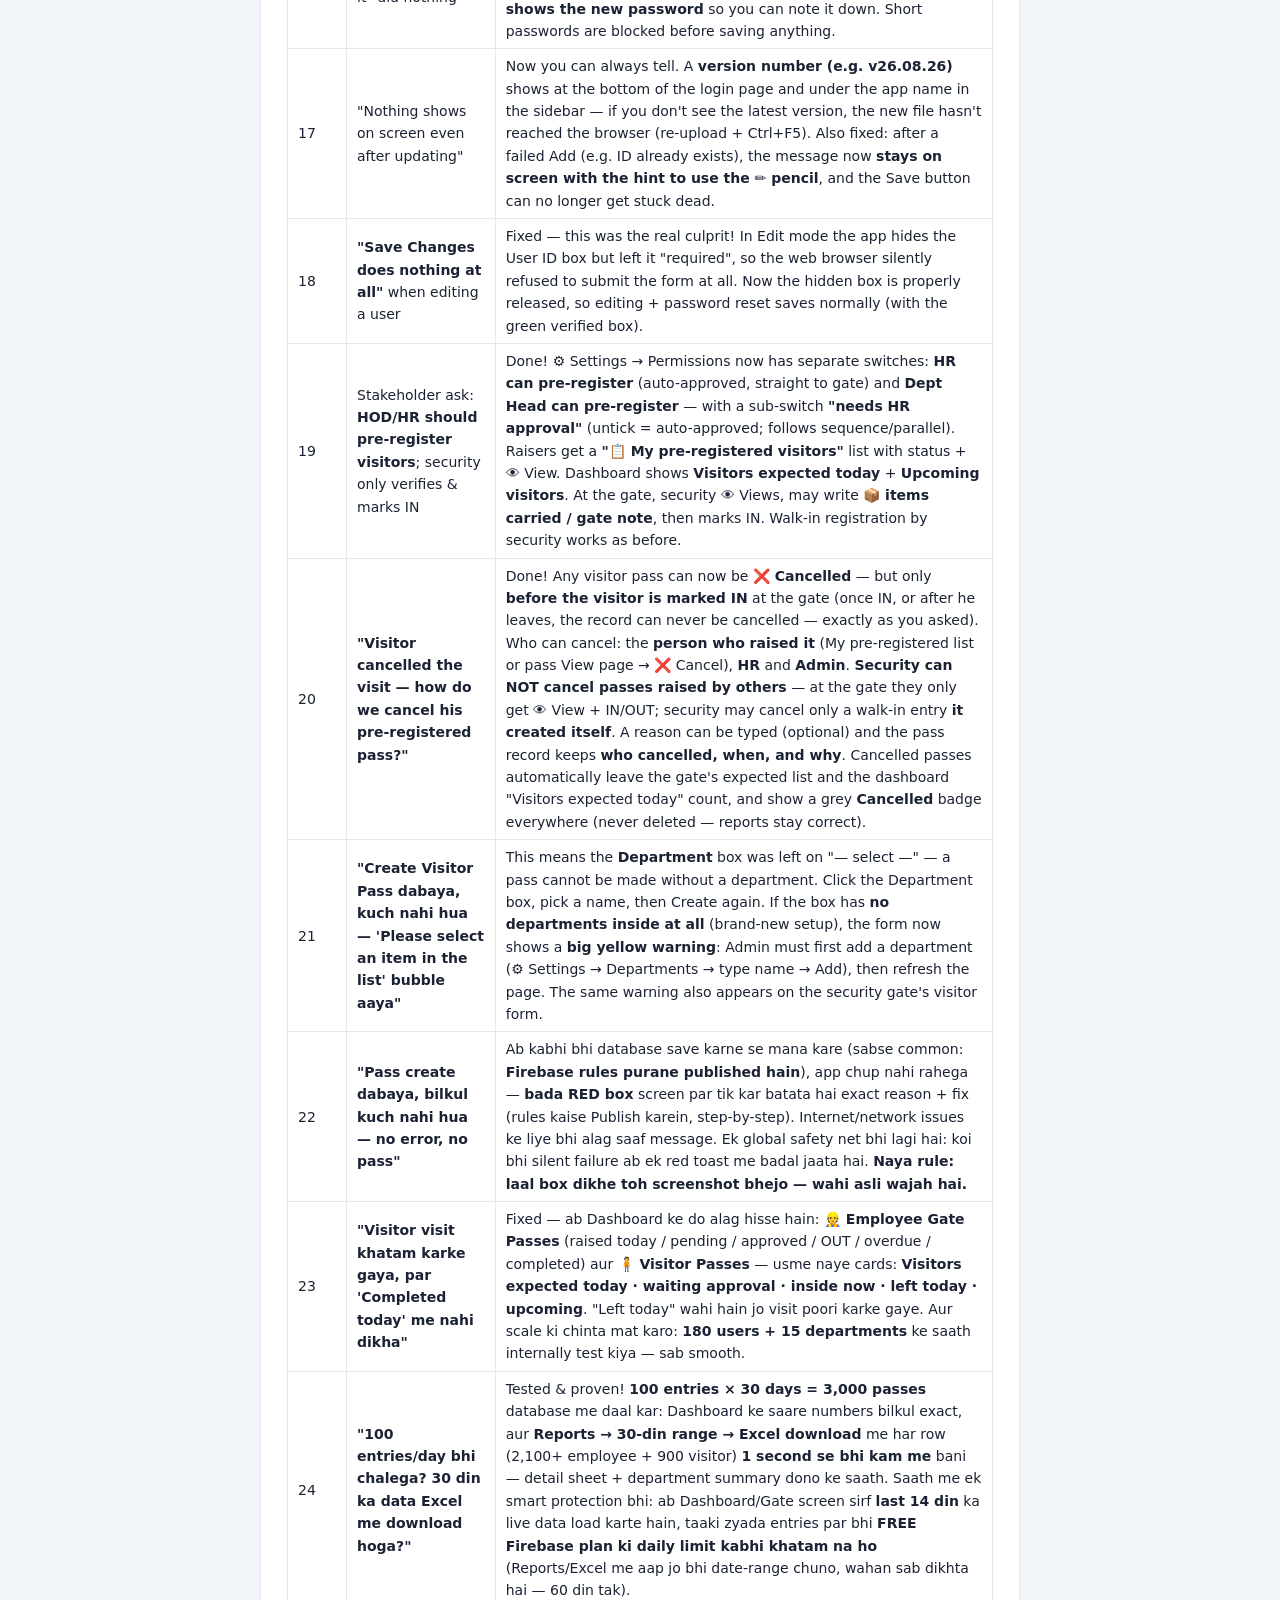
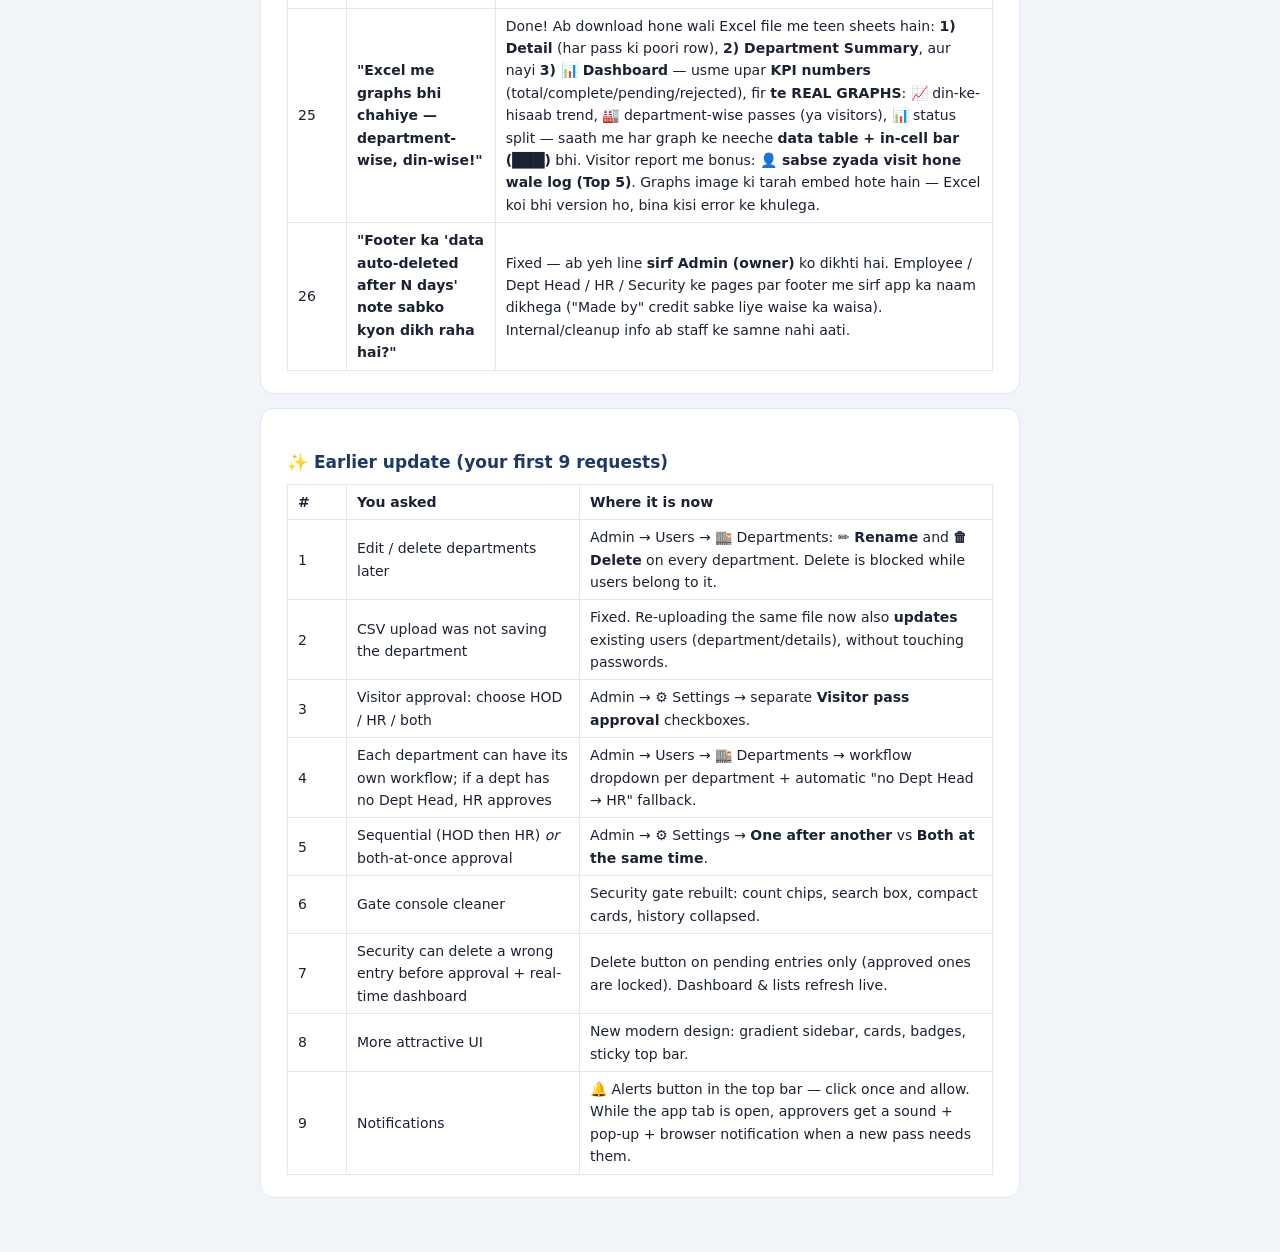
==== commit c9309ffe: "bottom line removed" ====
--- a/READ ME.html
+++ b/READ ME.html
@@ -95,6 +95,7 @@
       <tr><td>23</td><td><b>"Visitor visit khatam karke gaya, par 'Completed today' me nahi dikha"</b></td><td>Fixed — ab Dashboard ke do alag hisse hain: <b>👷 Employee Gate Passes</b> (raised today / pending / approved / OUT / overdue / completed) aur <b>🧍 Visitor Passes</b> — usme naye cards: <b>Visitors expected today · waiting approval · inside now · left today · upcoming</b>. "Left today" wahi hain jo visit poori karke gaye. Aur scale ki chinta mat karo: <b>180 users + 15 departments</b> ke saath internally test kiya — sab smooth.</td></tr>
       <tr><td>24</td><td><b>"100 entries/day bhi chalega? 30 din ka data Excel me download hoga?"</b></td><td>Tested &amp; proven! <b>100 entries × 30 days = 3,000 passes</b> database me daal kar: Dashboard ke saare numbers bilkul exact, aur <b>Reports → 30-din range → Excel download</b> me har row (2,100+ employee + 900 visitor) <b>1 second se bhi kam me</b> bani — detail sheet + department summary dono ke saath. Saath me ek smart protection bhi: ab Dashboard/Gate screen sirf <b>last 14 din</b> ka live data load karte hain, taaki zyada entries par bhi <b>FREE Firebase plan ki daily limit kabhi khatam na ho</b> (Reports/Excel me aap jo bhi date-range chuno, wahan sab dikhta hai — 60 din tak).</td></tr>
       <tr><td>25</td><td><b>"Excel me graphs bhi chahiye — department-wise, din-wise!"</b></td><td>Done! Ab download hone wali Excel file me teen sheets hain: <b>1) Detail</b> (har pass ki poori row), <b>2) Department Summary</b>, aur nayi <b>3) 📊 Dashboard</b> — usme upar <b>KPI numbers</b> (total/complete/pending/rejected), fir <b>te REAL GRAPHS</b>: 📈 din-ke-hisaab trend, 🏭 department-wise passes (ya visitors), 📊 status split — saath me har graph ke neeche <b>data table + in-cell bar (███)</b> bhi. Visitor report me bonus: <b>👤 sabse zyada visit hone wale log (Top 5)</b>. Graphs image ki tarah embed hote hain — Excel koi bhi version ho, bina kisi error ke khulega.</td></tr>
+      <tr><td>26</td><td><b>"Footer ka 'data auto-deleted after N days' note sabko kyon dikh raha hai?"</b></td><td>Fixed — ab yeh line <b>sirf Admin (owner)</b> ko dikhti hai. Employee / Dept Head / HR / Security ke pages par footer me sirf app ka naam dikhega ("Made by" credit sabke liye waise ka waisa). Internal/cleanup info ab staff ke samne nahi aati.</td></tr>
     </table>
   </div>
 
